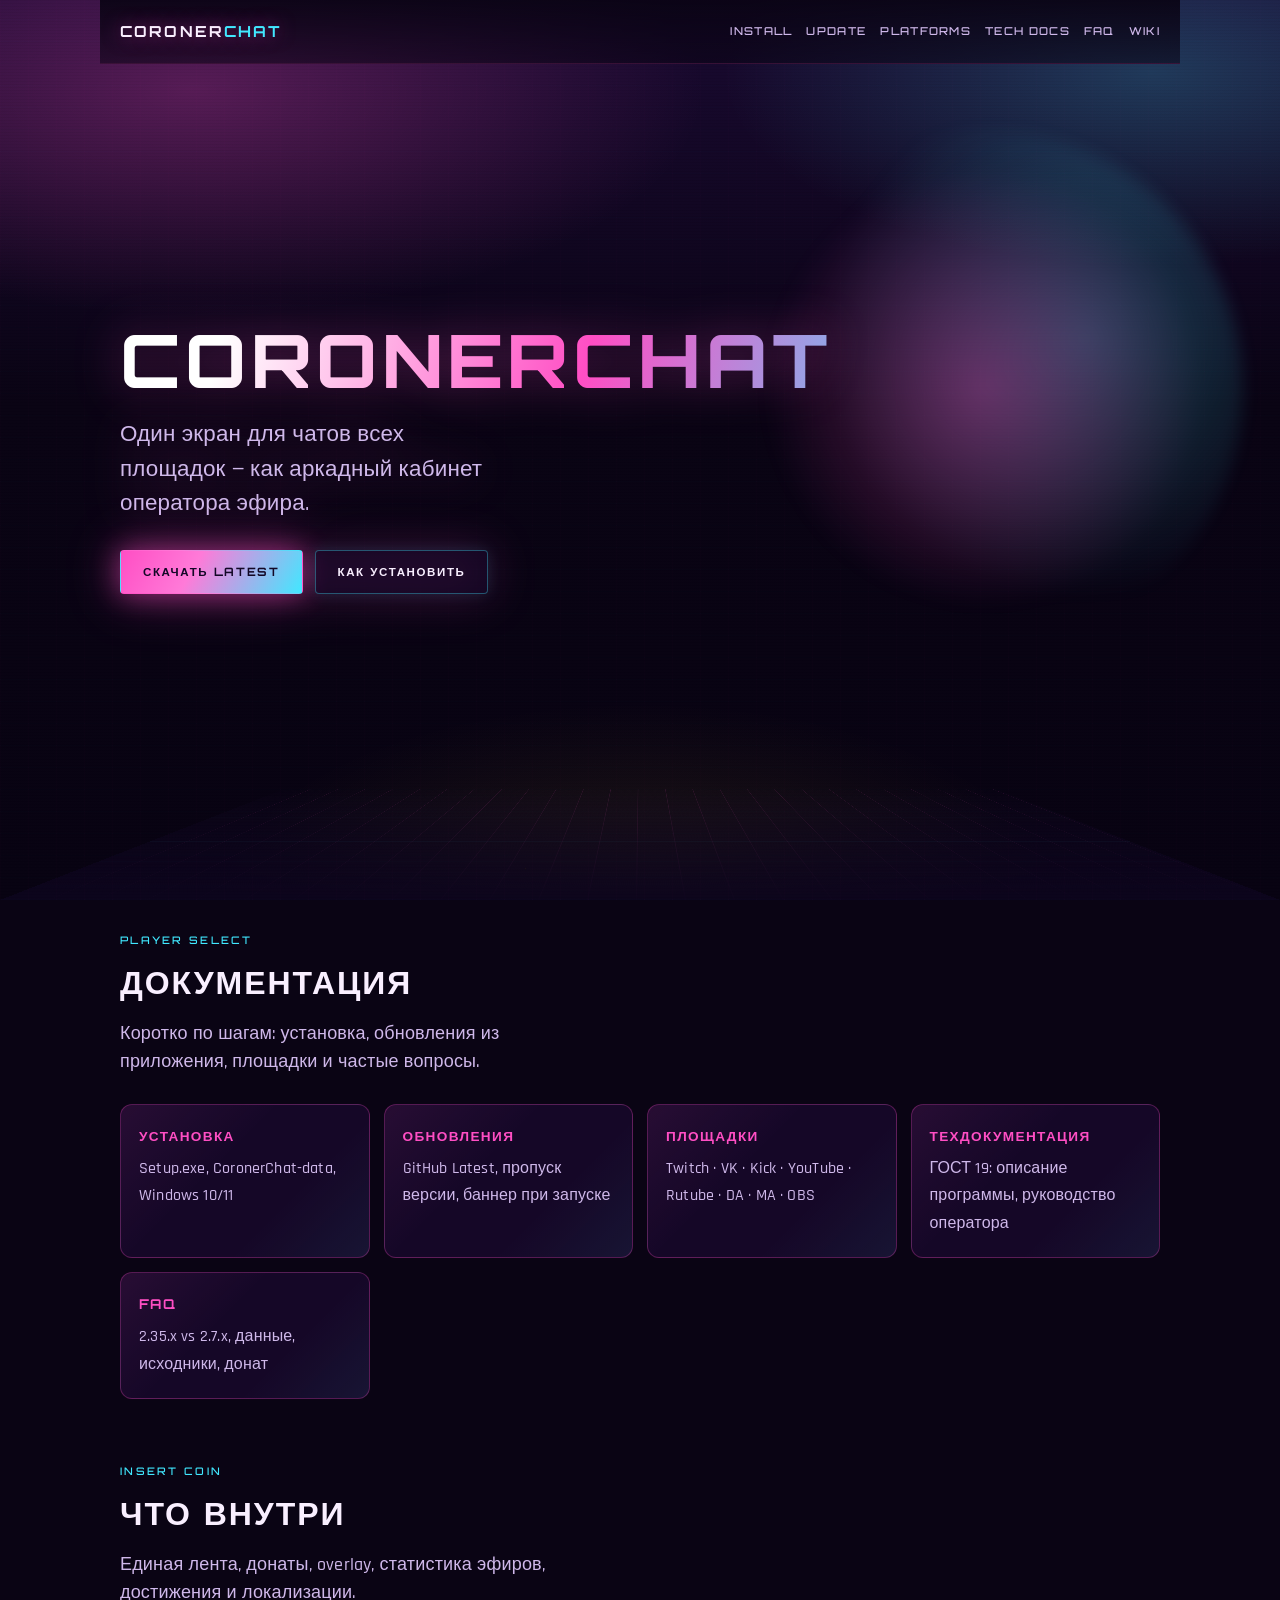
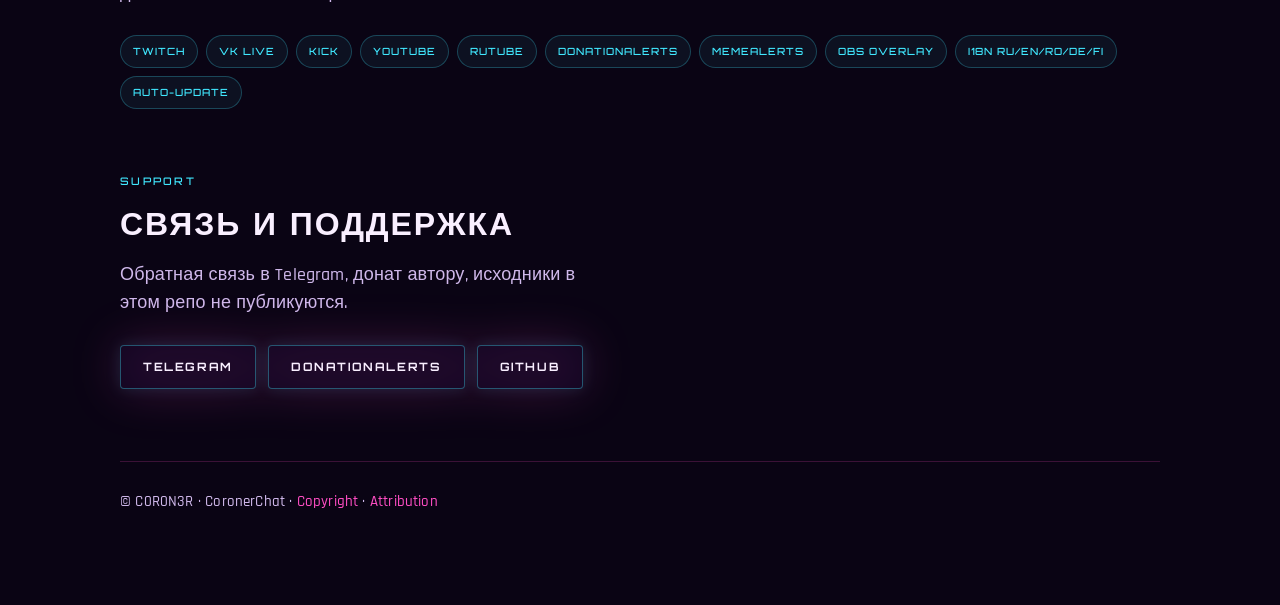
==== docs/index.html @ 735e9017 "docs: publish technical documentation set (docs/index.html)" ====
<!DOCTYPE html>
<html lang="ru">
<head>
  <meta charset="utf-8" />
  <meta name="viewport" content="width=device-width, initial-scale=1" />
  <title>CoronerChat — мультиплатформенный чат стримера</title>
  <meta name="description" content="CoronerChat: один чат для Twitch, VK, Kick, YouTube, Rutube + донаты и OBS. Документация и обновления." />
  <link rel="preconnect" href="https://fonts.googleapis.com" />
  <link rel="preconnect" href="https://fonts.gstatic.com" crossorigin />
  <link href="https://fonts.googleapis.com/css2?family=Orbitron:wght@600;700;800&family=Rajdhani:wght@500;600;700&display=swap" rel="stylesheet" />
  <link rel="stylesheet" href="site.css" />
</head>
<body>
  <div class="scanlines" aria-hidden="true"></div>
  <div class="horizon" aria-hidden="true"></div>
  <div class="wrap">
    <header class="topnav">
      <a class="brand-mark" href="index.html">Coroner<span>Chat</span></a>
      <nav class="nav-links" aria-label="Разделы">
        <a href="install.html">Install</a>
        <a href="update.html">Update</a>
        <a href="platforms.html">Platforms</a>
        <a href="tech/index.html">Tech docs</a>
        <a href="faq.html">FAQ</a>
        <a href="https://github.com/dorimeryt-alt/CoronerChat/wiki">Wiki</a>
      </nav>
    </header>

    <section class="hero">
      <div class="hero-glow" aria-hidden="true"></div>
      <h1 class="hero-brand">CoronerChat</h1>
      <p class="hero-line">Один экран для чатов всех площадок — как аркадный кабинет оператора эфира.</p>
      <div class="cta-row">
        <a class="btn btn-primary" href="https://github.com/dorimeryt-alt/CoronerChat/releases/latest">Скачать Latest</a>
        <a class="btn btn-ghost" href="install.html">Как установить</a>
      </div>
    </section>

    <section class="section" id="guide">
      <p class="section-label">Player select</p>
      <h2>Документация</h2>
      <p class="lead">Коротко по шагам: установка, обновления из приложения, площадки и частые вопросы.</p>
      <div class="link-grid">
        <a class="tile" href="install.html"><strong>Установка</strong><span>Setup.exe, CoronerChat-data, Windows 10/11</span></a>
        <a class="tile" href="update.html"><strong>Обновления</strong><span>GitHub Latest, пропуск версии, баннер при запуске</span></a>
        <a class="tile" href="platforms.html"><strong>Площадки</strong><span>Twitch · VK · Kick · YouTube · Rutube · DA · MA · OBS</span></a>
        <a class="tile" href="tech/index.html"><strong>Техдокументация</strong><span>ГОСТ 19: описание программы, руководство оператора</span></a>
        <a class="tile" href="faq.html"><strong>FAQ</strong><span>2.35.x vs 2.7.x, данные, исходники, донат</span></a>
      </div>
    </section>

    <section class="section">
      <p class="section-label">Insert coin</p>
      <h2>Что внутри</h2>
      <p class="lead">Единая лента, донаты, overlay, статистика эфиров, достижения и локализации.</p>
      <ul class="chip-row">
        <li>Twitch</li><li>VK Live</li><li>Kick</li><li>YouTube</li><li>Rutube</li>
        <li>DonationAlerts</li><li>MemeAlerts</li><li>OBS Overlay</li>
        <li>i18n ru/en/ro/de/fi</li><li>Auto-update</li>
      </ul>
    </section>

    <section class="section">
      <p class="section-label">Support</p>
      <h2>Связь и поддержка</h2>
      <p class="lead">Обратная связь в Telegram, донат автору, исходники в этом репо не публикуются.</p>
      <div class="cta-row">
        <a class="btn btn-ghost" href="https://t.me/coroner_of_autopsy">Telegram</a>
        <a class="btn btn-ghost" href="https://www.donationalerts.com/r/coroner_of_autopsy">DonationAlerts</a>
        <a class="btn btn-ghost" href="https://github.com/dorimeryt-alt/CoronerChat">GitHub</a>
      </div>
    </section>

    <footer class="site-footer">
      © C0R0N3R · CoronerChat ·
      <a href="https://github.com/dorimeryt-alt/CoronerChat/blob/main/COPYRIGHT.md">Copyright</a> ·
      <a href="https://github.com/dorimeryt-alt/CoronerChat/blob/main/ATTRIBUTION.md">Attribution</a>
    </footer>
  </div>
  <script src="site.js"></script>
</body>
</html>
---- docs/site.css ----
/* CoronerChat docs — Neon Arcade / retrowave (aligned with app preset "arcade") */
:root {
  --bg: #120726;
  --bg-deep: #0a0414;
  --panel: rgba(23, 8, 43, 0.88);
  --panel-soft: #30125d;
  --border: rgba(255, 78, 196, 0.28);
  --border-cyan: rgba(65, 232, 255, 0.28);
  --text: #f9efff;
  --muted: #cfb8ea;
  --accent: #ff4ec4;
  --accent-2: #41e8ff;
  --accent-3: #ffd23c;
  --font-display: "Orbitron", "Segoe UI", sans-serif;
  --font-body: "Rajdhani", "Segoe UI", sans-serif;
  --max: 1080px;
  --nav-h: 64px;
}

*, *::before, *::after { box-sizing: border-box; }

html { scroll-behavior: smooth; }

body {
  margin: 0;
  min-height: 100vh;
  color: var(--text);
  font-family: var(--font-body);
  font-size: 1.125rem;
  font-weight: 500;
  letter-spacing: 0.01em;
  line-height: 1.55;
  background: var(--bg-deep);
  overflow-x: hidden;
}

body::before {
  content: "";
  position: fixed;
  inset: 0;
  z-index: 0;
  pointer-events: none;
  background:
    radial-gradient(ellipse 80% 50% at 15% 10%, rgba(255, 78, 196, 0.28), transparent 50%),
    radial-gradient(ellipse 70% 45% at 90% 8%, rgba(65, 232, 255, 0.22), transparent 48%),
    radial-gradient(ellipse 60% 40% at 50% 100%, rgba(255, 210, 60, 0.1), transparent 55%),
    linear-gradient(180deg, #1a0a32 0%, var(--bg-deep) 45%, #080312 100%);
}

body::after {
  content: "";
  position: fixed;
  inset: 0;
  z-index: 1;
  pointer-events: none;
  opacity: 0.35;
  background:
    repeating-linear-gradient(90deg, rgba(255, 78, 196, 0.04) 0 1px, transparent 1px 28px),
    repeating-linear-gradient(0deg, rgba(65, 232, 255, 0.03) 0 1px, transparent 1px 22px);
  animation: gridDrift 48s linear infinite;
}

@keyframes gridDrift {
  from { background-position: 0 0, 0 0; }
  to { background-position: 28px 22px, -22px 28px; }
}

.scanlines {
  position: fixed;
  inset: 0;
  z-index: 2;
  pointer-events: none;
  opacity: 0.07;
  background: repeating-linear-gradient(
    0deg,
    transparent 0 2px,
    rgba(0, 0, 0, 0.45) 2px 3px
  );
}

.horizon {
  position: fixed;
  left: 0;
  right: 0;
  bottom: 0;
  height: min(42vh, 420px);
  z-index: 0;
  pointer-events: none;
  background:
    linear-gradient(180deg, transparent 0%, rgba(18, 7, 38, 0.2) 30%, rgba(12, 4, 28, 0.95) 100%),
    repeating-linear-gradient(
      90deg,
      transparent 0,
      transparent 48px,
      rgba(255, 78, 196, 0.12) 48px,
      rgba(255, 78, 196, 0.12) 49px
    ),
    repeating-linear-gradient(
      0deg,
      transparent 0,
      transparent 28px,
      rgba(65, 232, 255, 0.1) 28px,
      rgba(65, 232, 255, 0.1) 29px
    );
  transform: perspective(400px) rotateX(58deg);
  transform-origin: center bottom;
  animation: horizonPulse 6s ease-in-out infinite alternate;
}

@keyframes horizonPulse {
  from { opacity: 0.55; filter: hue-rotate(0deg); }
  to { opacity: 0.85; filter: hue-rotate(12deg); }
}

.wrap {
  position: relative;
  z-index: 3;
  max-width: var(--max);
  margin: 0 auto;
  padding: 0 20px 80px;
}

/* Nav */
.topnav {
  position: sticky;
  top: 0;
  z-index: 10;
  display: flex;
  align-items: center;
  justify-content: space-between;
  gap: 16px;
  min-height: var(--nav-h);
  padding: 10px 20px;
  margin: 0 -20px 0;
  backdrop-filter: blur(14px);
  background: linear-gradient(180deg, rgba(10, 4, 20, 0.92), rgba(10, 4, 20, 0.55));
  border-bottom: 1px solid rgba(255, 78, 196, 0.18);
}

.brand-mark {
  font-family: var(--font-display);
  font-weight: 700;
  font-size: 0.95rem;
  letter-spacing: 0.14em;
  text-transform: uppercase;
  text-decoration: none;
  color: var(--text);
  text-shadow: 0 0 18px rgba(255, 78, 196, 0.55);
}

.brand-mark span {
  color: var(--accent-2);
}

.nav-links {
  display: flex;
  flex-wrap: wrap;
  gap: 6px 14px;
  justify-content: flex-end;
}

.nav-links a {
  font-family: var(--font-display);
  font-size: 0.68rem;
  letter-spacing: 0.12em;
  text-transform: uppercase;
  text-decoration: none;
  color: var(--muted);
  transition: color 0.2s, text-shadow 0.2s;
}

.nav-links a:hover,
.nav-links a[aria-current="page"] {
  color: var(--accent-2);
  text-shadow: 0 0 12px rgba(65, 232, 255, 0.5);
}

/* Hero — one composition */
.hero {
  position: relative;
  min-height: calc(100vh - var(--nav-h) - 24px);
  display: flex;
  flex-direction: column;
  justify-content: center;
  padding: 48px 0 72px;
}

.hero-glow {
  position: absolute;
  width: min(520px, 90vw);
  height: min(520px, 90vw);
  right: -8%;
  top: 8%;
  border-radius: 50%;
  background:
    radial-gradient(circle, rgba(255, 78, 196, 0.35) 0%, transparent 60%),
    radial-gradient(circle at 70% 40%, rgba(65, 232, 255, 0.25) 0%, transparent 55%);
  filter: blur(8px);
  animation: glowBreathe 5.5s ease-in-out infinite alternate;
  pointer-events: none;
}

@keyframes glowBreathe {
  from { transform: scale(1); opacity: 0.7; }
  to { transform: scale(1.08); opacity: 1; }
}

.hero-brand {
  font-family: var(--font-display);
  font-size: clamp(2.6rem, 8vw, 4.6rem);
  font-weight: 800;
  letter-spacing: 0.06em;
  line-height: 1.05;
  margin: 0 0 18px;
  text-transform: uppercase;
  background: linear-gradient(105deg, #fff 10%, var(--accent) 45%, var(--accent-2) 85%);
  -webkit-background-clip: text;
  background-clip: text;
  color: transparent;
  filter: drop-shadow(0 0 24px rgba(255, 78, 196, 0.35));
  animation: brandIn 0.9s ease-out both;
}

@keyframes brandIn {
  from { opacity: 0; transform: translateY(18px) scale(0.98); filter: blur(6px); }
  to { opacity: 1; transform: none; filter: drop-shadow(0 0 24px rgba(255, 78, 196, 0.35)); }
}

.hero-line {
  max-width: 34ch;
  margin: 0 0 28px;
  font-size: clamp(1.15rem, 2.4vw, 1.4rem);
  color: var(--muted);
  animation: brandIn 0.9s ease-out 0.12s both;
}

.cta-row {
  display: flex;
  flex-wrap: wrap;
  gap: 12px;
  animation: brandIn 0.9s ease-out 0.22s both;
}

.btn {
  display: inline-flex;
  align-items: center;
  justify-content: center;
  gap: 8px;
  padding: 12px 22px;
  font-family: var(--font-display);
  font-size: 0.72rem;
  font-weight: 700;
  letter-spacing: 0.14em;
  text-transform: uppercase;
  text-decoration: none;
  border-radius: 4px;
  border: 1px solid transparent;
  cursor: pointer;
  transition: transform 0.15s, box-shadow 0.2s, background 0.2s;
}

.btn:hover { transform: translateY(-2px); }

.btn-primary {
  color: #120726;
  background: linear-gradient(120deg, var(--accent), #ff7ad8 40%, var(--accent-2));
  box-shadow: 0 0 28px rgba(255, 78, 196, 0.45);
}

.btn-primary:hover {
  box-shadow: 0 0 36px rgba(65, 232, 255, 0.4);
}

.btn-ghost {
  color: var(--text);
  background: rgba(23, 8, 43, 0.55);
  border-color: rgba(65, 232, 255, 0.35);
  box-shadow: 0 0 16px rgba(65, 232, 255, 0.12);
}

.btn-ghost:hover {
  border-color: var(--accent);
  box-shadow: 0 0 20px rgba(255, 78, 196, 0.25);
}

/* Sections after hero */
.section {
  padding: 56px 0 8px;
}

.section-label {
  font-family: var(--font-display);
  font-size: 0.65rem;
  letter-spacing: 0.22em;
  text-transform: uppercase;
  color: var(--accent-2);
  margin: 0 0 10px;
}

.section h2 {
  font-family: var(--font-display);
  font-size: clamp(1.5rem, 3.5vw, 2rem);
  letter-spacing: 0.06em;
  text-transform: uppercase;
  margin: 0 0 12px;
}

.section > p.lead {
  margin: 0 0 28px;
  max-width: 52ch;
  color: var(--muted);
}

.link-grid {
  display: grid;
  grid-template-columns: repeat(auto-fit, minmax(220px, 1fr));
  gap: 14px;
}

a.tile {
  display: block;
  padding: 20px 18px;
  text-decoration: none;
  color: inherit;
  background:
    linear-gradient(135deg, rgba(255, 78, 196, 0.08), transparent 40%),
    linear-gradient(315deg, rgba(65, 232, 255, 0.06), transparent 35%),
    var(--panel);
  border: 1px solid var(--border);
  border-radius: 12px;
  transition: border-color 0.2s, transform 0.15s, box-shadow 0.2s;
}

a.tile:hover {
  border-color: var(--accent-2);
  transform: translateY(-3px);
  box-shadow: 0 12px 32px rgba(8, 2, 20, 0.45), 0 0 24px rgba(65, 232, 255, 0.12);
}

a.tile strong {
  display: block;
  font-family: var(--font-display);
  font-size: 0.85rem;
  letter-spacing: 0.1em;
  text-transform: uppercase;
  margin-bottom: 8px;
  color: var(--accent);
}

a.tile span {
  color: var(--muted);
  font-size: 1rem;
  line-height: 1.4;
}

.chip-row {
  display: flex;
  flex-wrap: wrap;
  gap: 8px;
  margin: 0;
  padding: 0;
  list-style: none;
}

.chip-row li {
  font-family: var(--font-display);
  font-size: 0.62rem;
  letter-spacing: 0.1em;
  text-transform: uppercase;
  padding: 8px 12px;
  border-radius: 999px;
  border: 1px solid rgba(65, 232, 255, 0.25);
  background: rgba(65, 232, 255, 0.06);
  color: var(--accent-2);
}

/* Inner pages */
.page-hero {
  padding: 36px 0 20px;
}

.page-hero h1 {
  font-family: var(--font-display);
  font-size: clamp(1.8rem, 4vw, 2.6rem);
  letter-spacing: 0.08em;
  text-transform: uppercase;
  margin: 0 0 12px;
  background: linear-gradient(100deg, #fff, var(--accent-2));
  -webkit-background-clip: text;
  background-clip: text;
  color: transparent;
}

.page-hero p {
  margin: 0;
  max-width: 48ch;
  color: var(--muted);
}

.prose {
  padding: 12px 0 40px;
}

.prose h2 {
  font-family: var(--font-display);
  font-size: 1.05rem;
  letter-spacing: 0.1em;
  text-transform: uppercase;
  color: var(--accent);
  margin: 1.6em 0 0.55em;
  border-bottom: 1px solid rgba(255, 78, 196, 0.2);
  padding-bottom: 0.35em;
}

.prose h3 {
  font-family: var(--font-display);
  font-size: 0.85rem;
  letter-spacing: 0.08em;
  text-transform: uppercase;
  color: var(--accent-2);
  margin: 1.25em 0 0.4em;
}

.prose p, .prose li { color: var(--text); }
.prose ul, .prose ol { padding-left: 1.2em; }
.prose li { margin: 0.35em 0; }
.prose a { color: var(--accent-2); }
.prose code {
  font-size: 0.9em;
  padding: 0.1em 0.35em;
  border-radius: 4px;
  background: rgba(255, 78, 196, 0.12);
  border: 1px solid rgba(255, 78, 196, 0.18);
}

.panel {
  margin: 1.2em 0;
  padding: 16px 18px;
  background: var(--panel);
  border: 1px solid var(--border);
  border-radius: 12px;
  box-shadow: inset 0 0 0 1px rgba(65, 232, 255, 0.04);
}

.panel.tip {
  border-color: rgba(255, 210, 60, 0.35);
  background: linear-gradient(135deg, rgba(255, 210, 60, 0.08), transparent 50%), var(--panel);
}

table.data {
  width: 100%;
  border-collapse: collapse;
  font-size: 1rem;
  margin: 1em 0;
}

table.data th,
table.data td {
  text-align: left;
  padding: 10px 12px;
  border: 1px solid rgba(255, 78, 196, 0.18);
  vertical-align: top;
}

table.data th {
  font-family: var(--font-display);
  font-size: 0.68rem;
  letter-spacing: 0.1em;
  text-transform: uppercase;
  color: var(--accent-2);
  background: rgba(65, 232, 255, 0.06);
}

.site-footer {
  margin-top: 64px;
  padding: 28px 0 12px;
  border-top: 1px solid rgba(255, 78, 196, 0.2);
  font-size: 0.95rem;
  color: var(--muted);
}

.site-footer a { color: var(--accent); text-decoration: none; }
.site-footer a:hover { color: var(--accent-2); }

@media (max-width: 640px) {
  .topnav { flex-direction: column; align-items: flex-start; padding-bottom: 14px; }
  .nav-links { justify-content: flex-start; }
  .hero { min-height: auto; padding-top: 32px; }
  .horizon { height: 28vh; opacity: 0.7; }
}
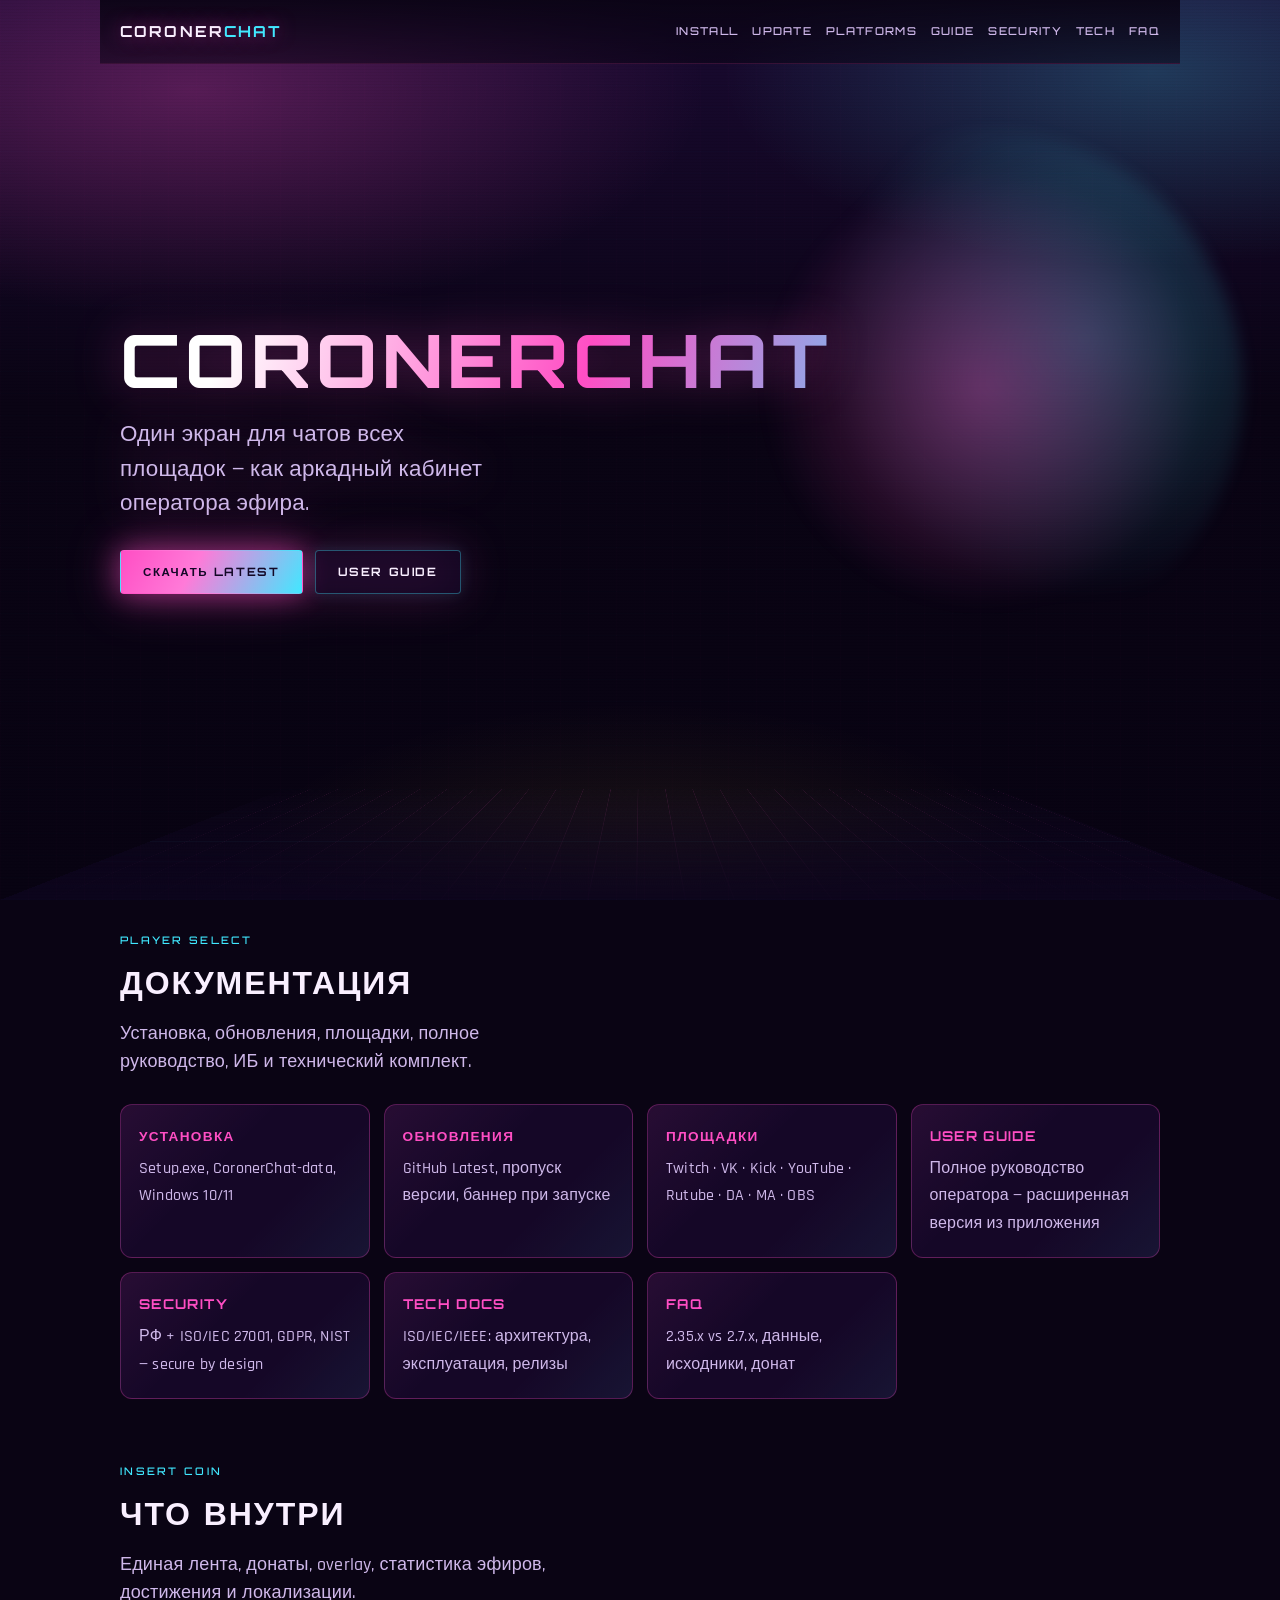
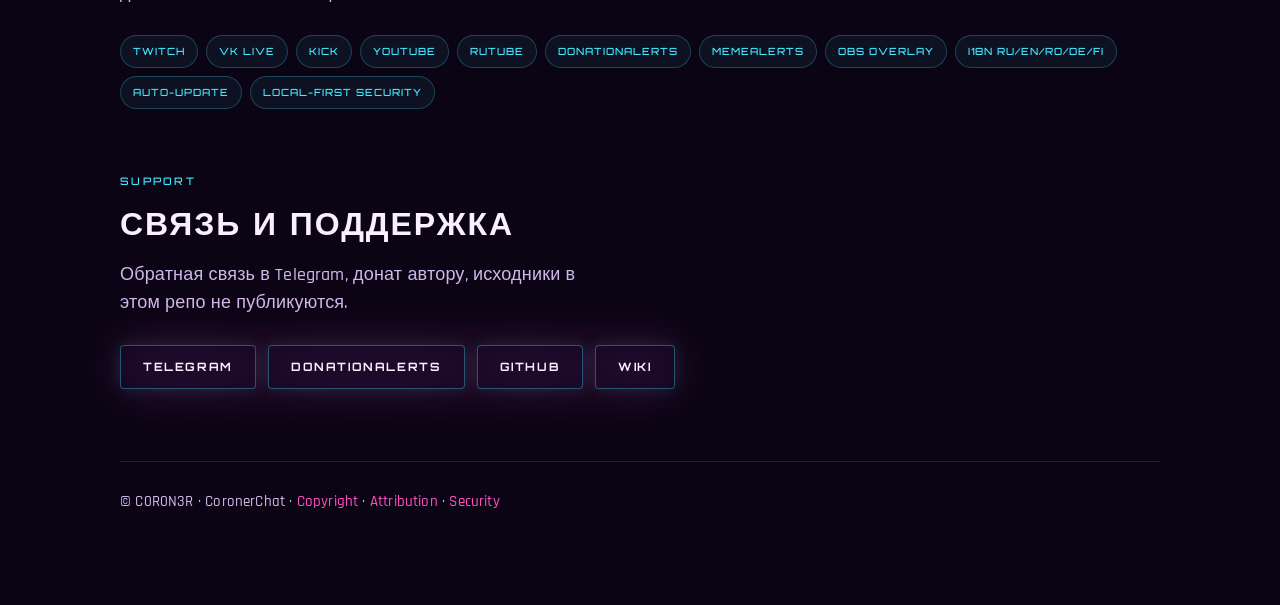
==== commit 641d57e5: "docs: publish technical documentation set (docs/index.html)" ====
--- a/docs/index.html
+++ b/docs/index.html
@@ -20,9 +20,10 @@
         <a href="install.html">Install</a>
         <a href="update.html">Update</a>
         <a href="platforms.html">Platforms</a>
-        <a href="tech/index.html">Tech docs</a>
+        <a href="guide.html">Guide</a>
+        <a href="security.html">Security</a>
+        <a href="tech/index.html">Tech</a>
         <a href="faq.html">FAQ</a>
-        <a href="https://github.com/dorimeryt-alt/CoronerChat/wiki">Wiki</a>
       </nav>
     </header>
 
@@ -32,19 +33,21 @@
       <p class="hero-line">Один экран для чатов всех площадок — как аркадный кабинет оператора эфира.</p>
       <div class="cta-row">
         <a class="btn btn-primary" href="https://github.com/dorimeryt-alt/CoronerChat/releases/latest">Скачать Latest</a>
-        <a class="btn btn-ghost" href="install.html">Как установить</a>
+        <a class="btn btn-ghost" href="guide.html">User Guide</a>
       </div>
     </section>
 
     <section class="section" id="guide">
       <p class="section-label">Player select</p>
       <h2>Документация</h2>
-      <p class="lead">Коротко по шагам: установка, обновления из приложения, площадки и частые вопросы.</p>
+      <p class="lead">Установка, обновления, площадки, полное руководство, ИБ и технический комплект.</p>
       <div class="link-grid">
         <a class="tile" href="install.html"><strong>Установка</strong><span>Setup.exe, CoronerChat-data, Windows 10/11</span></a>
         <a class="tile" href="update.html"><strong>Обновления</strong><span>GitHub Latest, пропуск версии, баннер при запуске</span></a>
         <a class="tile" href="platforms.html"><strong>Площадки</strong><span>Twitch · VK · Kick · YouTube · Rutube · DA · MA · OBS</span></a>
-        <a class="tile" href="tech/index.html"><strong>Техдокументация</strong><span>ГОСТ 19: описание программы, руководство оператора</span></a>
+        <a class="tile" href="guide.html"><strong>User Guide</strong><span>Полное руководство оператора — расширенная версия из приложения</span></a>
+        <a class="tile" href="security.html"><strong>Security</strong><span>РФ + ISO/IEC 27001, GDPR, NIST — secure by design</span></a>
+        <a class="tile" href="tech/index.html"><strong>Tech docs</strong><span>ISO/IEC/IEEE: архитектура, эксплуатация, релизы</span></a>
         <a class="tile" href="faq.html"><strong>FAQ</strong><span>2.35.x vs 2.7.x, данные, исходники, донат</span></a>
       </div>
     </section>
@@ -57,6 +60,7 @@
         <li>Twitch</li><li>VK Live</li><li>Kick</li><li>YouTube</li><li>Rutube</li>
         <li>DonationAlerts</li><li>MemeAlerts</li><li>OBS Overlay</li>
         <li>i18n ru/en/ro/de/fi</li><li>Auto-update</li>
+        <li>Local-first security</li>
       </ul>
     </section>
 
@@ -68,13 +72,15 @@
         <a class="btn btn-ghost" href="https://t.me/coroner_of_autopsy">Telegram</a>
         <a class="btn btn-ghost" href="https://www.donationalerts.com/r/coroner_of_autopsy">DonationAlerts</a>
         <a class="btn btn-ghost" href="https://github.com/dorimeryt-alt/CoronerChat">GitHub</a>
+        <a class="btn btn-ghost" href="https://github.com/dorimeryt-alt/CoronerChat/wiki">Wiki</a>
       </div>
     </section>
 
     <footer class="site-footer">
       © C0R0N3R · CoronerChat ·
       <a href="https://github.com/dorimeryt-alt/CoronerChat/blob/main/COPYRIGHT.md">Copyright</a> ·
-      <a href="https://github.com/dorimeryt-alt/CoronerChat/blob/main/ATTRIBUTION.md">Attribution</a>
+      <a href="https://github.com/dorimeryt-alt/CoronerChat/blob/main/ATTRIBUTION.md">Attribution</a> ·
+      <a href="security.html">Security</a>
     </footer>
   </div>
   <script src="site.js"></script>
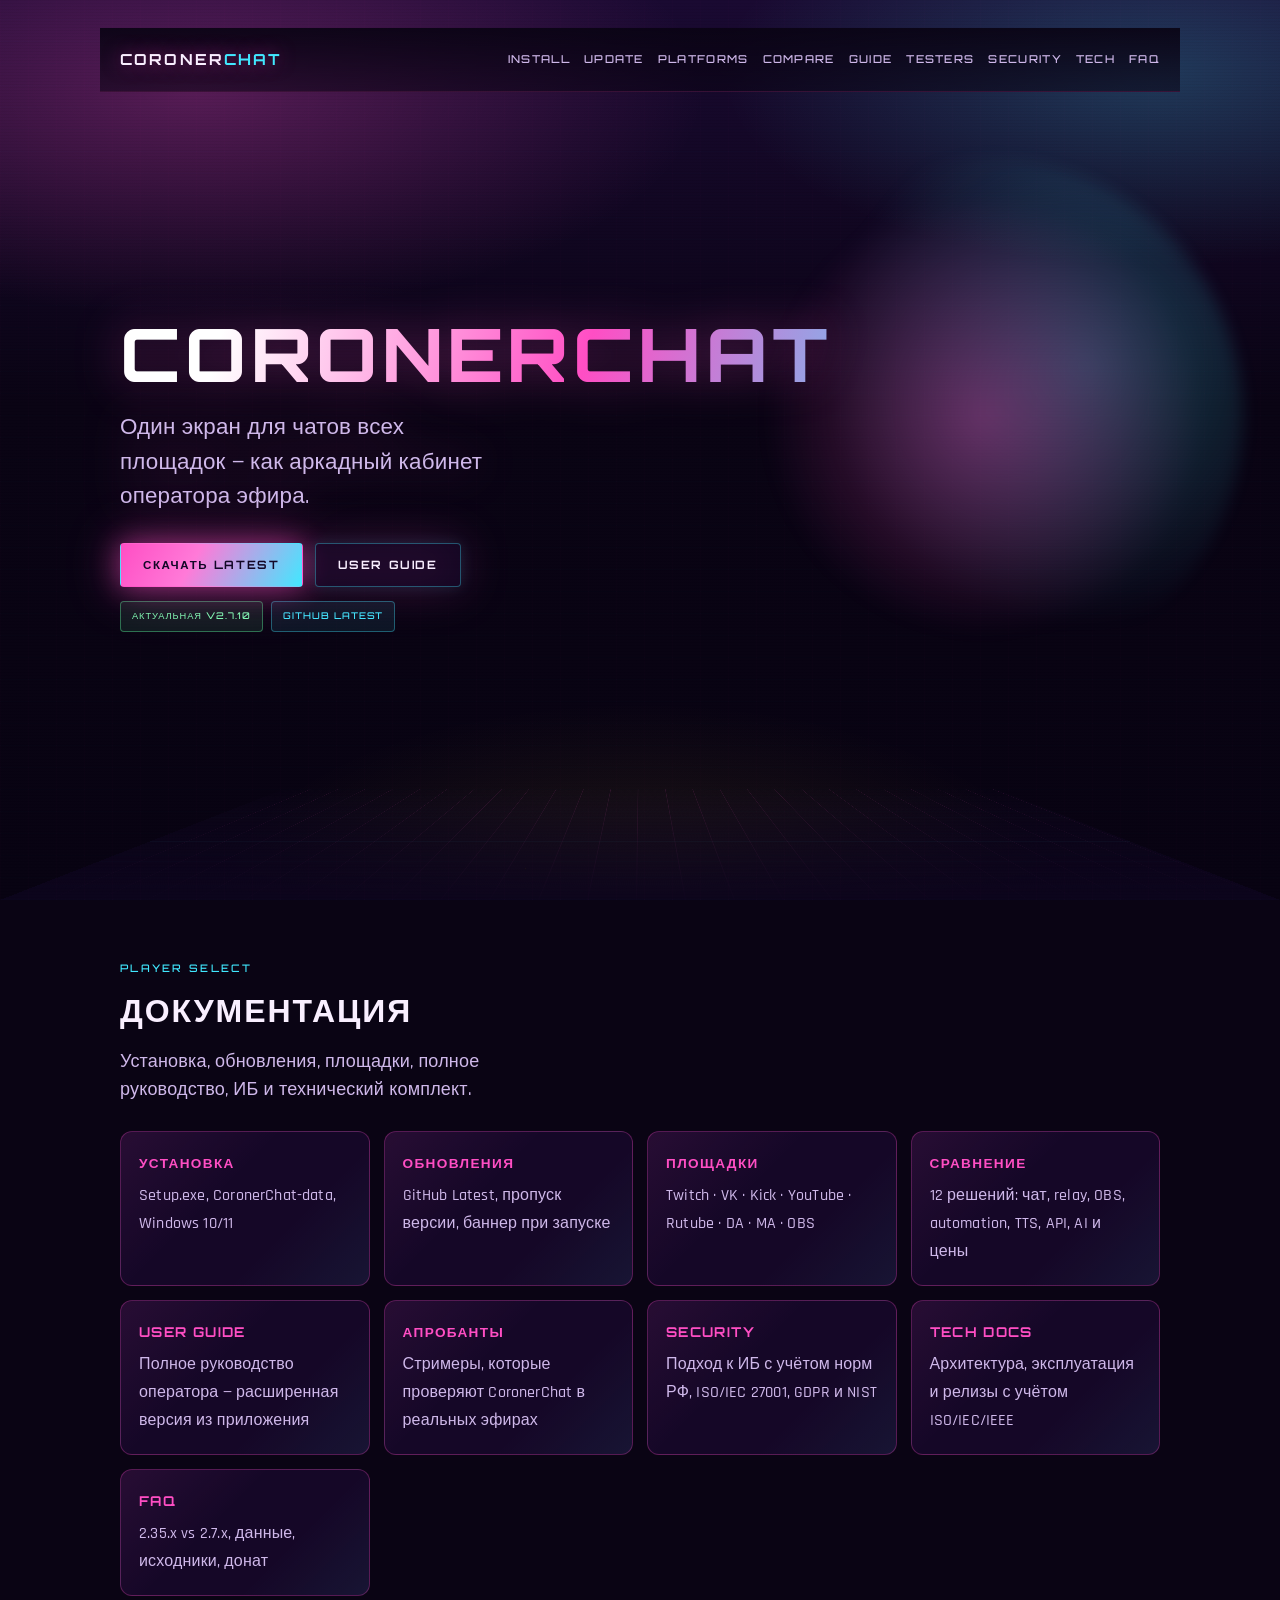
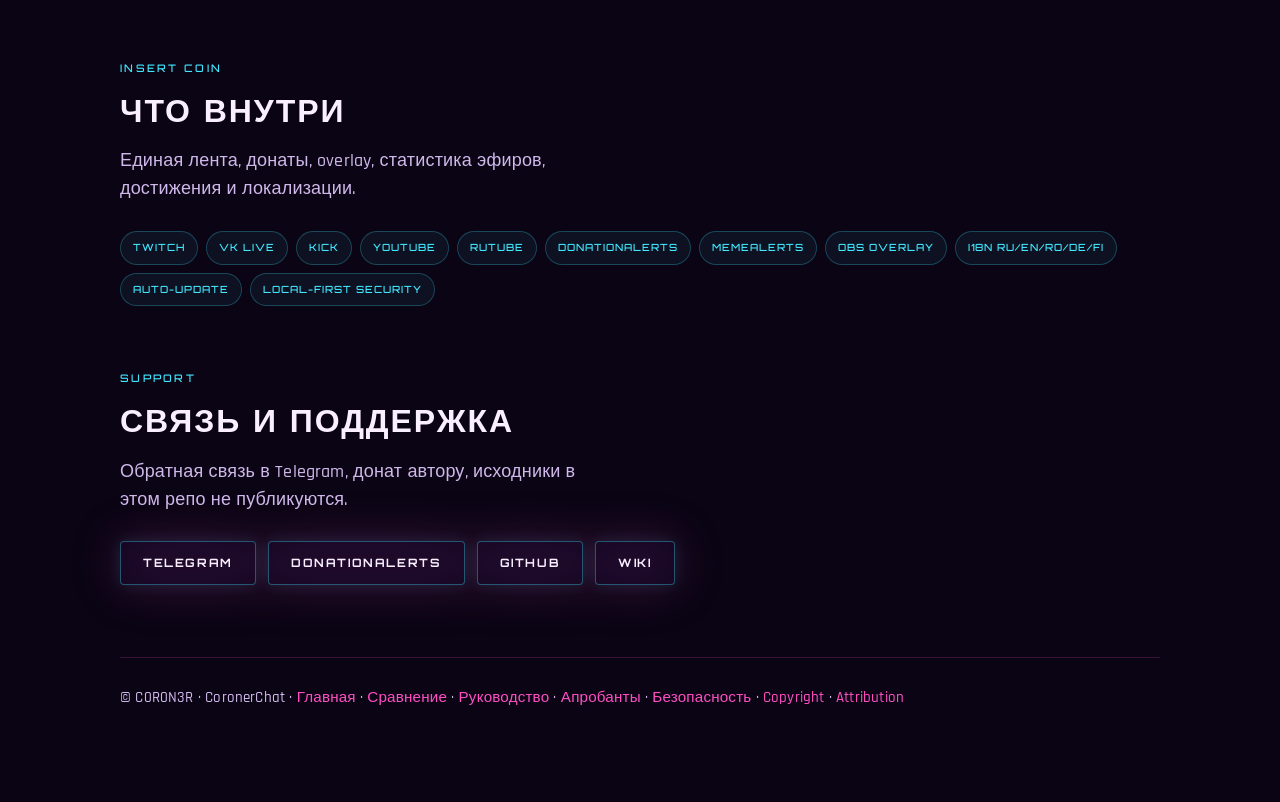
==== commit 574eeb01: "docs: publish technical documentation set (docs/index.html)" ====
--- a/docs/index.html
+++ b/docs/index.html
@@ -5,12 +5,20 @@
   <meta name="viewport" content="width=device-width, initial-scale=1" />
   <title>CoronerChat — мультиплатформенный чат стримера</title>
   <meta name="description" content="CoronerChat: один чат для Twitch, VK, Kick, YouTube, Rutube + донаты и OBS. Документация и обновления." />
+  <link rel="canonical" href="https://dorimeryt-alt.github.io/CoronerChat/" />
+  <link rel="icon" href="assets/icon.svg" type="image/svg+xml" />
+  <meta property="og:type" content="website" />
+  <meta property="og:title" content="CoronerChat — мультиплатформенный чат стримера" />
+  <meta property="og:description" content="Один чат для Twitch, VK, Kick, YouTube и Rutube, донаты и OBS." />
+  <meta property="og:url" content="https://dorimeryt-alt.github.io/CoronerChat/" />
+  <meta property="og:image" content="https://dorimeryt-alt.github.io/CoronerChat/assets/icon.svg" />
   <link rel="preconnect" href="https://fonts.googleapis.com" />
   <link rel="preconnect" href="https://fonts.gstatic.com" crossorigin />
   <link href="https://fonts.googleapis.com/css2?family=Orbitron:wght@600;700;800&family=Rajdhani:wght@500;600;700&display=swap" rel="stylesheet" />
   <link rel="stylesheet" href="site.css" />
 </head>
 <body>
+  <a class="skip-link" href="#main-content">К основному содержанию</a>
   <div class="scanlines" aria-hidden="true"></div>
   <div class="horizon" aria-hidden="true"></div>
   <div class="wrap">
@@ -20,13 +28,16 @@
         <a href="install.html">Install</a>
         <a href="update.html">Update</a>
         <a href="platforms.html">Platforms</a>
+        <a href="compare.html">Compare</a>
         <a href="guide.html">Guide</a>
+        <a href="testers.html">Testers</a>
         <a href="security.html">Security</a>
         <a href="tech/index.html">Tech</a>
         <a href="faq.html">FAQ</a>
       </nav>
     </header>
 
+    <main id="main-content">
     <section class="hero">
       <div class="hero-glow" aria-hidden="true"></div>
       <h1 class="hero-brand">CoronerChat</h1>
@@ -34,6 +45,10 @@
       <div class="cta-row">
         <a class="btn btn-primary" href="https://github.com/dorimeryt-alt/CoronerChat/releases/latest">Скачать Latest</a>
         <a class="btn btn-ghost" href="guide.html">User Guide</a>
+      </div>
+      <div class="badge-row" style="margin-top:14px">
+        <span class="badge ok">Актуальная v2.7.10</span>
+        <span class="badge">GitHub Latest</span>
       </div>
     </section>
 
@@ -45,9 +60,11 @@
         <a class="tile" href="install.html"><strong>Установка</strong><span>Setup.exe, CoronerChat-data, Windows 10/11</span></a>
         <a class="tile" href="update.html"><strong>Обновления</strong><span>GitHub Latest, пропуск версии, баннер при запуске</span></a>
         <a class="tile" href="platforms.html"><strong>Площадки</strong><span>Twitch · VK · Kick · YouTube · Rutube · DA · MA · OBS</span></a>
+        <a class="tile" href="compare.html"><strong>Сравнение</strong><span>12 решений: чат, relay, OBS, automation, TTS, API, AI и цены</span></a>
         <a class="tile" href="guide.html"><strong>User Guide</strong><span>Полное руководство оператора — расширенная версия из приложения</span></a>
-        <a class="tile" href="security.html"><strong>Security</strong><span>РФ + ISO/IEC 27001, GDPR, NIST — secure by design</span></a>
-        <a class="tile" href="tech/index.html"><strong>Tech docs</strong><span>ISO/IEC/IEEE: архитектура, эксплуатация, релизы</span></a>
+        <a class="tile" href="testers.html"><strong>Апробанты</strong><span>Стримеры, которые проверяют CoronerChat в реальных эфирах</span></a>
+        <a class="tile" href="security.html"><strong>Security</strong><span>Подход к ИБ с учётом норм РФ, ISO/IEC 27001, GDPR и NIST</span></a>
+        <a class="tile" href="tech/index.html"><strong>Tech docs</strong><span>Архитектура, эксплуатация и релизы с учётом ISO/IEC/IEEE</span></a>
         <a class="tile" href="faq.html"><strong>FAQ</strong><span>2.35.x vs 2.7.x, данные, исходники, донат</span></a>
       </div>
     </section>
@@ -76,11 +93,16 @@
       </div>
     </section>
 
+    </main>
     <footer class="site-footer">
       © C0R0N3R · CoronerChat ·
+      <a href="index.html">Главная</a> ·
+      <a href="compare.html">Сравнение</a> ·
+      <a href="guide.html">Руководство</a> ·
+      <a href="testers.html">Апробанты</a> ·
+      <a href="security.html">Безопасность</a> ·
       <a href="https://github.com/dorimeryt-alt/CoronerChat/blob/main/COPYRIGHT.md">Copyright</a> ·
-      <a href="https://github.com/dorimeryt-alt/CoronerChat/blob/main/ATTRIBUTION.md">Attribution</a> ·
-      <a href="security.html">Security</a>
+      <a href="https://github.com/dorimeryt-alt/CoronerChat/blob/main/ATTRIBUTION.md">Attribution</a>
     </footer>
   </div>
   <script src="site.js"></script>
--- a/docs/site.css
+++ b/docs/site.css
@@ -482,6 +482,365 @@
 .site-footer a { color: var(--accent); text-decoration: none; }
 .site-footer a:hover { color: var(--accent-2); }
 
+/* Inner pages — arcade stages (not plain readme prose) */
+.page-hero .section-label { margin-bottom: 8px; }
+
+.stage-grid {
+  display: grid;
+  grid-template-columns: repeat(auto-fit, minmax(240px, 1fr));
+  gap: 14px;
+  margin: 8px 0 28px;
+}
+
+.stage-card {
+  position: relative;
+  padding: 22px 18px 18px;
+  background:
+    linear-gradient(145deg, rgba(255, 78, 196, 0.1), transparent 42%),
+    linear-gradient(320deg, rgba(65, 232, 255, 0.07), transparent 40%),
+    var(--panel);
+  border: 1px solid var(--border);
+  border-radius: 14px;
+  transition: transform 0.15s, border-color 0.2s, box-shadow 0.2s;
+}
+
+.stage-card:hover {
+  transform: translateY(-3px);
+  border-color: rgba(65, 232, 255, 0.45);
+  box-shadow: 0 14px 36px rgba(8, 2, 20, 0.4), 0 0 22px rgba(65, 232, 255, 0.1);
+}
+
+.stage-num {
+  display: inline-block;
+  font-family: var(--font-display);
+  font-size: 0.62rem;
+  letter-spacing: 0.18em;
+  text-transform: uppercase;
+  color: var(--accent-3);
+  margin-bottom: 10px;
+}
+
+.stage-card h3 {
+  font-family: var(--font-display);
+  font-size: 0.92rem;
+  letter-spacing: 0.08em;
+  text-transform: uppercase;
+  margin: 0 0 10px;
+  color: var(--text);
+  border: 0;
+  padding: 0;
+}
+
+.stage-card p {
+  margin: 0;
+  color: var(--muted);
+  font-size: 1.02rem;
+  line-height: 1.45;
+}
+
+.stage-card a { color: var(--accent-2); }
+
+.feature-strip {
+  display: grid;
+  grid-template-columns: repeat(auto-fit, minmax(200px, 1fr));
+  gap: 12px;
+  margin: 8px 0 28px;
+}
+
+.feature-cell {
+  padding: 16px 14px;
+  border-radius: 12px;
+  border: 1px solid rgba(255, 78, 196, 0.2);
+  background: rgba(23, 8, 43, 0.65);
+}
+
+.feature-cell strong {
+  display: block;
+  font-family: var(--font-display);
+  font-size: 0.72rem;
+  letter-spacing: 0.12em;
+  text-transform: uppercase;
+  color: var(--accent);
+  margin-bottom: 6px;
+}
+
+.feature-cell span { color: var(--muted); font-size: 0.98rem; }
+
+.faq-stack { display: flex; flex-direction: column; gap: 12px; margin: 8px 0 24px; }
+
+.faq-item {
+  padding: 0;
+  border-radius: 12px;
+  border: 1px solid rgba(255, 78, 196, 0.22);
+  background: var(--panel);
+  overflow: hidden;
+}
+
+.faq-item summary {
+  list-style: none;
+  cursor: pointer;
+  padding: 16px 18px;
+  font-family: var(--font-display);
+  font-size: 0.78rem;
+  letter-spacing: 0.08em;
+  text-transform: uppercase;
+  color: var(--accent-2);
+}
+
+.faq-item summary::-webkit-details-marker { display: none; }
+
+.faq-item summary::after {
+  content: "+";
+  float: right;
+  color: var(--accent);
+  font-weight: 700;
+}
+
+.faq-item[open] summary::after { content: "–"; }
+
+.faq-item .faq-body {
+  padding: 0 18px 16px;
+  color: var(--muted);
+  border-top: 1px solid rgba(255, 78, 196, 0.12);
+  padding-top: 12px;
+}
+
+.faq-item .faq-body p { margin: 0 0 0.6em; color: var(--muted); }
+.faq-item .faq-body p:last-child { margin-bottom: 0; }
+
+.platform-grid {
+  display: grid;
+  grid-template-columns: repeat(auto-fit, minmax(220px, 1fr));
+  gap: 12px;
+  margin: 8px 0 24px;
+}
+
+.plat-card {
+  padding: 18px 16px;
+  border-radius: 12px;
+  border: 1px solid rgba(65, 232, 255, 0.22);
+  background:
+    linear-gradient(160deg, rgba(65, 232, 255, 0.08), transparent 50%),
+    var(--panel);
+}
+
+.plat-card h3 {
+  margin: 0 0 8px;
+  font-family: var(--font-display);
+  font-size: 0.82rem;
+  letter-spacing: 0.1em;
+  text-transform: uppercase;
+  color: var(--accent-2);
+  border: 0;
+  padding: 0;
+}
+
+.plat-card p { margin: 0; color: var(--muted); font-size: 0.98rem; }
+
+.badge-row {
+  display: flex;
+  flex-wrap: wrap;
+  gap: 8px;
+  margin: 12px 0 24px;
+}
+
+.badge {
+  font-family: var(--font-display);
+  font-size: 0.58rem;
+  letter-spacing: 0.1em;
+  text-transform: uppercase;
+  padding: 7px 11px;
+  border-radius: 4px;
+  border: 1px solid rgba(65, 232, 255, 0.35);
+  color: var(--accent-2);
+  background: rgba(65, 232, 255, 0.08);
+}
+
+.badge.ok {
+  border-color: rgba(80, 220, 140, 0.45);
+  color: #7dffb2;
+  background: rgba(80, 220, 140, 0.1);
+}
+
+.badge.warn {
+  border-color: rgba(255, 210, 60, 0.4);
+  color: var(--accent-3);
+  background: rgba(255, 210, 60, 0.08);
+}
+
+.secure-grid {
+  display: grid;
+  grid-template-columns: repeat(auto-fit, minmax(240px, 1fr));
+  gap: 14px;
+  margin: 8px 0 28px;
+}
+
+.secure-card {
+  padding: 20px 16px;
+  border-radius: 14px;
+  border: 1px solid rgba(80, 220, 140, 0.28);
+  background:
+    linear-gradient(150deg, rgba(80, 220, 140, 0.1), transparent 45%),
+    var(--panel);
+}
+
+.secure-card h3 {
+  margin: 0 0 8px;
+  font-family: var(--font-display);
+  font-size: 0.78rem;
+  letter-spacing: 0.1em;
+  text-transform: uppercase;
+  color: #7dffb2;
+  border: 0;
+  padding: 0;
+}
+
+.secure-card p { margin: 0; color: var(--muted); font-size: 0.98rem; }
+
+.guide-layout {
+  display: grid;
+  grid-template-columns: minmax(180px, 220px) 1fr;
+  gap: 28px;
+  align-items: start;
+  padding: 8px 0 40px;
+}
+
+.guide-toc {
+  position: sticky;
+  top: calc(var(--nav-h) + 12px);
+  padding: 16px 14px;
+  border-radius: 12px;
+  border: 1px solid var(--border);
+  background: var(--panel);
+  max-height: calc(100vh - var(--nav-h) - 32px);
+  overflow: auto;
+}
+
+.guide-toc p {
+  font-family: var(--font-display);
+  font-size: 0.62rem;
+  letter-spacing: 0.18em;
+  text-transform: uppercase;
+  color: var(--accent);
+  margin: 0 0 12px;
+}
+
+.guide-toc ol {
+  margin: 0;
+  padding: 0 0 0 1.1em;
+  font-size: 0.92rem;
+}
+
+.guide-toc a {
+  color: var(--muted);
+  text-decoration: none;
+  line-height: 1.55;
+}
+
+.guide-toc a:hover { color: var(--accent-2); }
+
+.guide-body .ug-section {
+  margin: 0 0 36px;
+  padding: 22px 20px;
+  border-radius: 14px;
+  border: 1px solid rgba(255, 78, 196, 0.2);
+  background:
+    linear-gradient(135deg, rgba(255, 78, 196, 0.06), transparent 40%),
+    var(--panel);
+  scroll-margin-top: calc(var(--nav-h) + 16px);
+}
+
+.guide-body .ug-section h2 {
+  margin: 0 0 12px;
+  font-family: var(--font-display);
+  font-size: 1rem;
+  letter-spacing: 0.08em;
+  text-transform: uppercase;
+  color: var(--accent);
+  border: 0;
+  padding: 0;
+}
+
+.guide-body .ug-section p,
+.guide-body .ug-section li { color: var(--muted); }
+
+.guide-body .ug-section ul,
+.guide-body .ug-section ol { padding-left: 1.15em; }
+
+.guide-body kbd {
+  font-family: var(--font-display);
+  font-size: 0.7rem;
+  padding: 2px 6px;
+  border-radius: 4px;
+  border: 1px solid rgba(65, 232, 255, 0.35);
+  background: rgba(65, 232, 255, 0.1);
+  color: var(--accent-2);
+}
+
+.guide-tip {
+  margin: 14px 0 0;
+  padding: 12px 14px;
+  border-radius: 10px;
+  border: 1px solid rgba(255, 210, 60, 0.35);
+  background: rgba(255, 210, 60, 0.08);
+  color: var(--text) !important;
+  font-size: 0.98rem;
+}
+
+.doc-index-grid {
+  display: grid;
+  grid-template-columns: repeat(auto-fit, minmax(260px, 1fr));
+  gap: 14px;
+  margin: 8px 0 28px;
+}
+
+.doc-tile {
+  display: block;
+  padding: 22px 18px;
+  text-decoration: none;
+  color: inherit;
+  border-radius: 14px;
+  border: 1px solid var(--border);
+  background:
+    linear-gradient(145deg, rgba(255, 78, 196, 0.1), transparent 45%),
+    var(--panel);
+  transition: transform 0.15s, border-color 0.2s, box-shadow 0.2s;
+}
+
+.doc-tile:hover {
+  transform: translateY(-3px);
+  border-color: var(--accent-2);
+  box-shadow: 0 12px 32px rgba(8, 2, 20, 0.4);
+}
+
+.doc-tile strong {
+  display: block;
+  font-family: var(--font-display);
+  font-size: 0.85rem;
+  letter-spacing: 0.1em;
+  text-transform: uppercase;
+  color: var(--accent);
+  margin-bottom: 8px;
+}
+
+.doc-tile span { color: var(--muted); font-size: 0.98rem; line-height: 1.4; }
+
+.doc-tile em {
+  display: block;
+  margin-top: 10px;
+  font-style: normal;
+  font-family: var(--font-display);
+  font-size: 0.58rem;
+  letter-spacing: 0.12em;
+  text-transform: uppercase;
+  color: var(--accent-2);
+}
+
+@media (max-width: 860px) {
+  .guide-layout { grid-template-columns: 1fr; }
+  .guide-toc { position: static; max-height: none; }
+}
+
 @media (max-width: 640px) {
   .topnav { flex-direction: column; align-items: flex-start; padding-bottom: 14px; }
   .nav-links { justify-content: flex-start; }
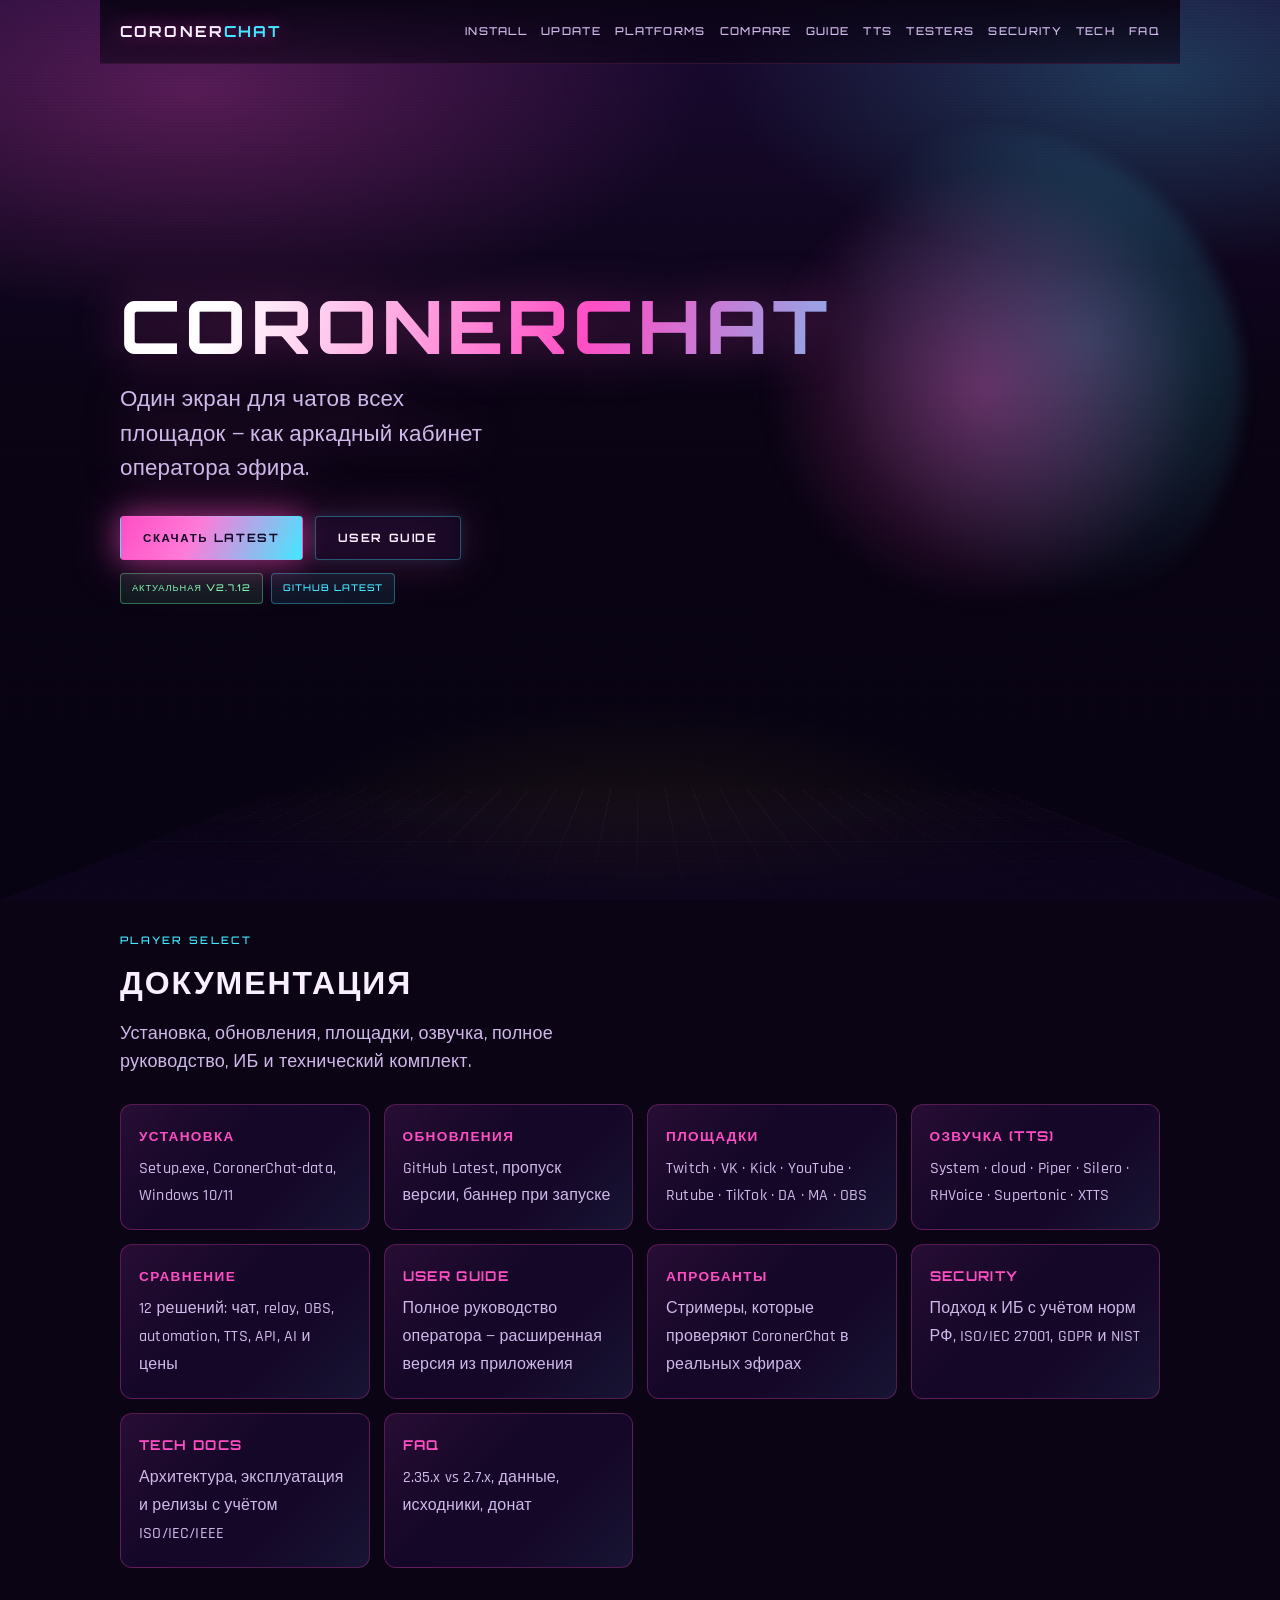
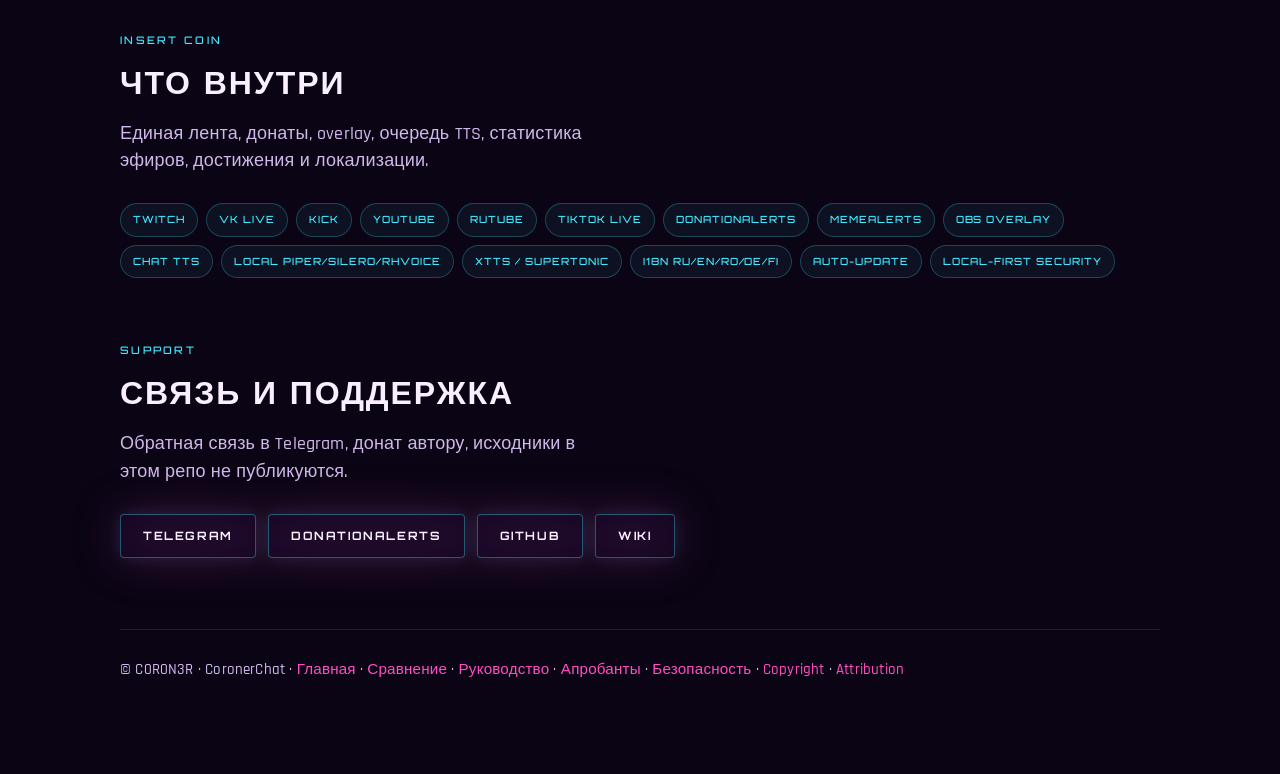
==== commit 2c9c55f7: "docs: publish technical documentation set (docs/index.html)" ====
--- a/docs/index.html
+++ b/docs/index.html
@@ -30,6 +30,7 @@
         <a href="platforms.html">Platforms</a>
         <a href="compare.html">Compare</a>
         <a href="guide.html">Guide</a>
+        <a href="tts.html">TTS</a>
         <a href="testers.html">Testers</a>
         <a href="security.html">Security</a>
         <a href="tech/index.html">Tech</a>
@@ -47,7 +48,7 @@
         <a class="btn btn-ghost" href="guide.html">User Guide</a>
       </div>
       <div class="badge-row" style="margin-top:14px">
-        <span class="badge ok">Актуальная v2.7.10</span>
+        <span class="badge ok">Актуальная v2.7.12</span>
         <span class="badge">GitHub Latest</span>
       </div>
     </section>
@@ -55,11 +56,12 @@
     <section class="section" id="guide">
       <p class="section-label">Player select</p>
       <h2>Документация</h2>
-      <p class="lead">Установка, обновления, площадки, полное руководство, ИБ и технический комплект.</p>
+      <p class="lead">Установка, обновления, площадки, озвучка, полное руководство, ИБ и технический комплект.</p>
       <div class="link-grid">
         <a class="tile" href="install.html"><strong>Установка</strong><span>Setup.exe, CoronerChat-data, Windows 10/11</span></a>
         <a class="tile" href="update.html"><strong>Обновления</strong><span>GitHub Latest, пропуск версии, баннер при запуске</span></a>
-        <a class="tile" href="platforms.html"><strong>Площадки</strong><span>Twitch · VK · Kick · YouTube · Rutube · DA · MA · OBS</span></a>
+        <a class="tile" href="platforms.html"><strong>Площадки</strong><span>Twitch · VK · Kick · YouTube · Rutube · TikTok · DA · MA · OBS</span></a>
+        <a class="tile" href="tts.html"><strong>Озвучка (TTS)</strong><span>System · cloud · Piper · Silero · RHVoice · Supertonic · XTTS</span></a>
         <a class="tile" href="compare.html"><strong>Сравнение</strong><span>12 решений: чат, relay, OBS, automation, TTS, API, AI и цены</span></a>
         <a class="tile" href="guide.html"><strong>User Guide</strong><span>Полное руководство оператора — расширенная версия из приложения</span></a>
         <a class="tile" href="testers.html"><strong>Апробанты</strong><span>Стримеры, которые проверяют CoronerChat в реальных эфирах</span></a>
@@ -72,10 +74,11 @@
     <section class="section">
       <p class="section-label">Insert coin</p>
       <h2>Что внутри</h2>
-      <p class="lead">Единая лента, донаты, overlay, статистика эфиров, достижения и локализации.</p>
+      <p class="lead">Единая лента, донаты, overlay, очередь TTS, статистика эфиров, достижения и локализации.</p>
       <ul class="chip-row">
-        <li>Twitch</li><li>VK Live</li><li>Kick</li><li>YouTube</li><li>Rutube</li>
+        <li>Twitch</li><li>VK Live</li><li>Kick</li><li>YouTube</li><li>Rutube</li><li>TikTok LIVE</li>
         <li>DonationAlerts</li><li>MemeAlerts</li><li>OBS Overlay</li>
+        <li>Chat TTS</li><li>Local Piper/Silero/RHVoice</li><li>XTTS / Supertonic</li>
         <li>i18n ru/en/ro/de/fi</li><li>Auto-update</li>
         <li>Local-first security</li>
       </ul>
--- a/docs/site.css
+++ b/docs/site.css
@@ -20,6 +20,30 @@
 *, *::before, *::after { box-sizing: border-box; }
 
 html { scroll-behavior: smooth; }
+
+.skip-link {
+  position: fixed;
+  top: 10px;
+  left: 10px;
+  z-index: 100;
+  padding: 10px 14px;
+  color: var(--bg-deep);
+  background: var(--accent-2);
+  font-family: var(--font-display);
+  font-size: 0.72rem;
+  font-weight: 700;
+  text-decoration: none;
+  border-radius: 4px;
+  transform: translateY(-160%);
+  transition: transform 0.15s;
+}
+
+.skip-link:focus { transform: translateY(0); }
+
+:focus-visible {
+  outline: 3px solid var(--accent-3);
+  outline-offset: 4px;
+}
 
 body {
   margin: 0;
@@ -471,6 +495,57 @@
   background: rgba(65, 232, 255, 0.06);
 }
 
+.table-scroll {
+  width: 100%;
+  overflow-x: auto;
+  margin: 1em 0;
+  border: 1px solid rgba(65, 232, 255, 0.2);
+  border-radius: 12px;
+}
+
+.table-scroll table.data { margin: 0; }
+
+.compare-table {
+  min-width: 1120px;
+  background: rgba(10, 4, 20, 0.72);
+}
+
+.compare-table tbody th {
+  position: sticky;
+  left: 0;
+  z-index: 1;
+  min-width: 150px;
+  color: var(--accent);
+  background: var(--bg-deep);
+}
+
+.compare-table td { min-width: 190px; }
+
+.source-list {
+  display: grid;
+  grid-template-columns: repeat(auto-fit, minmax(240px, 1fr));
+  gap: 14px;
+}
+
+.source-list article {
+  padding: 16px;
+  border: 1px solid rgba(65, 232, 255, 0.22);
+  border-radius: 12px;
+  background: var(--panel);
+}
+
+.source-list h3 {
+  margin: 0 0 8px;
+  font-family: var(--font-display);
+  font-size: 0.76rem;
+  letter-spacing: 0.08em;
+  text-transform: uppercase;
+  color: var(--accent-2);
+}
+
+.source-list p { margin: 0; color: var(--muted); }
+.source-list a { color: var(--accent-2); }
+
 .site-footer {
   margin-top: 64px;
   padding: 28px 0 12px;
@@ -847,3 +922,13 @@
   .hero { min-height: auto; padding-top: 32px; }
   .horizon { height: 28vh; opacity: 0.7; }
 }
+
+@media (prefers-reduced-motion: reduce) {
+  html { scroll-behavior: auto; }
+  *, *::before, *::after {
+    animation-duration: 0.01ms !important;
+    animation-iteration-count: 1 !important;
+    scroll-behavior: auto !important;
+    transition-duration: 0.01ms !important;
+  }
+}
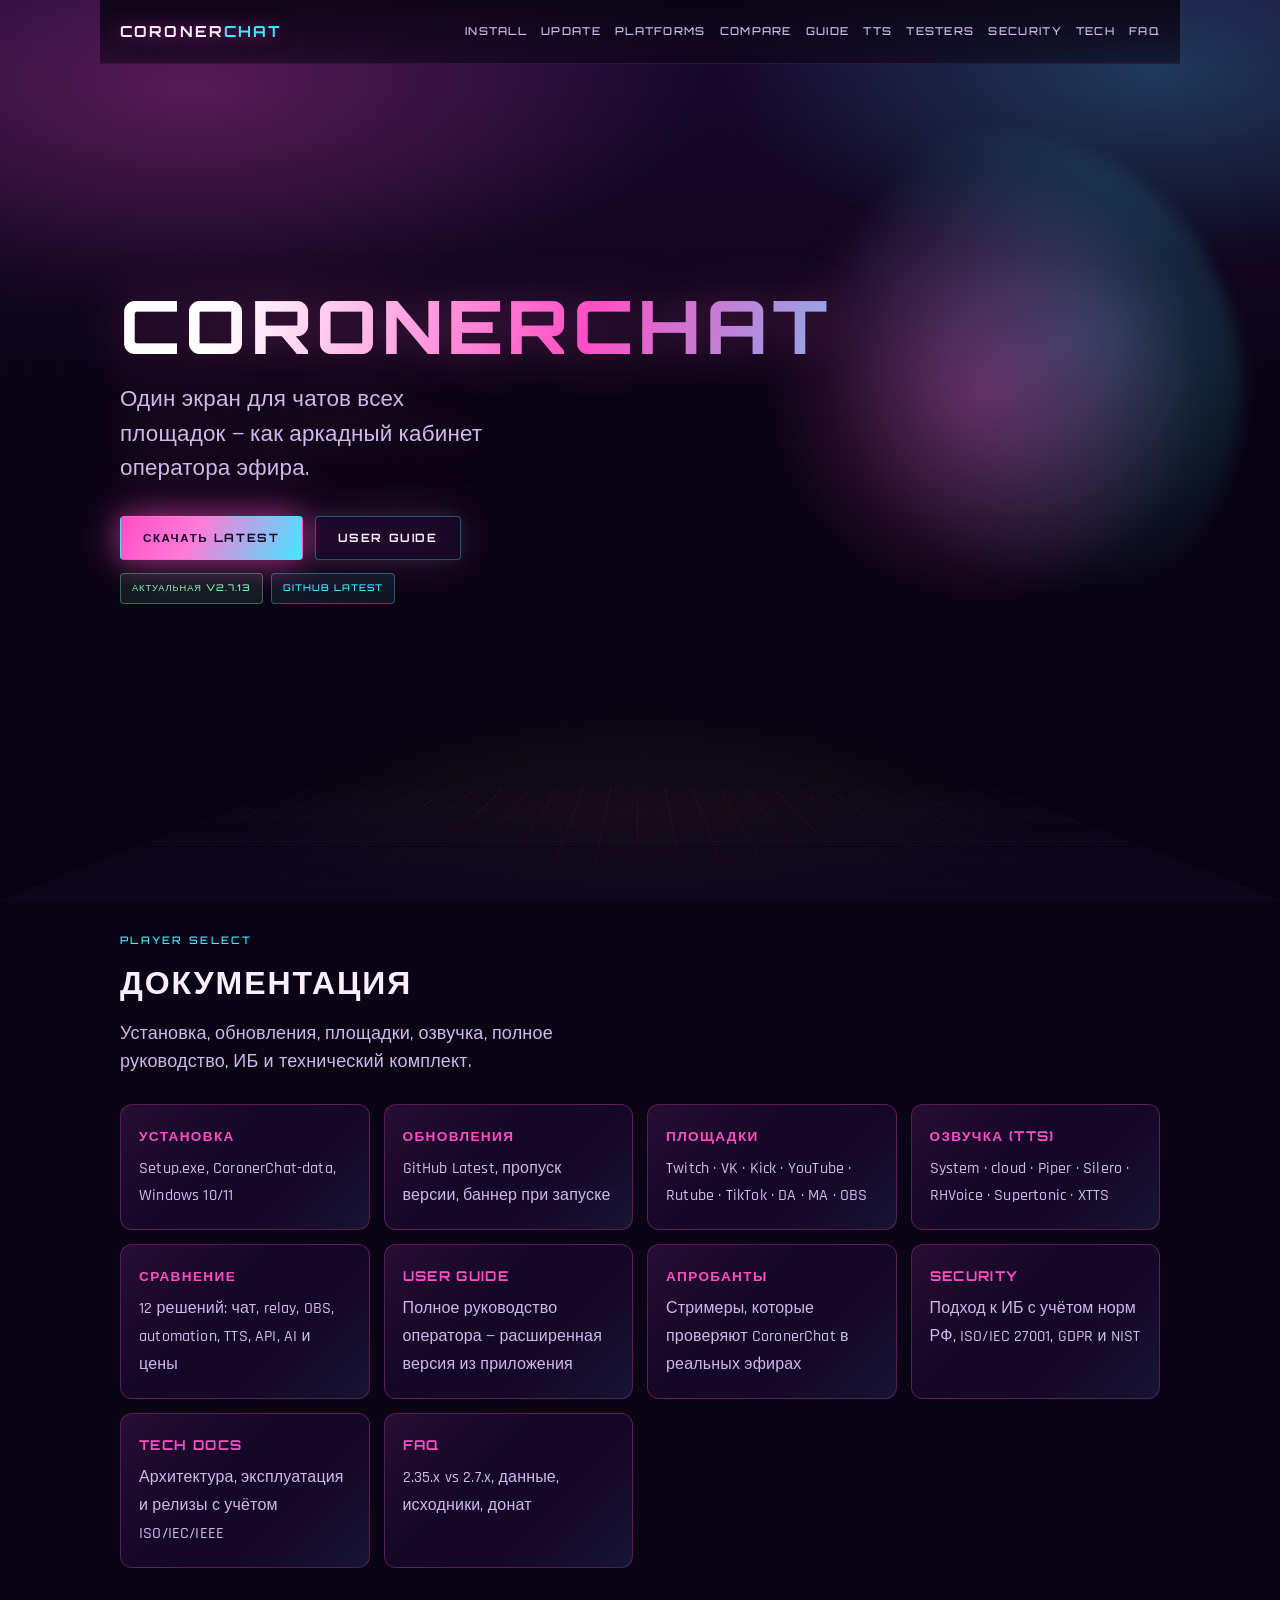
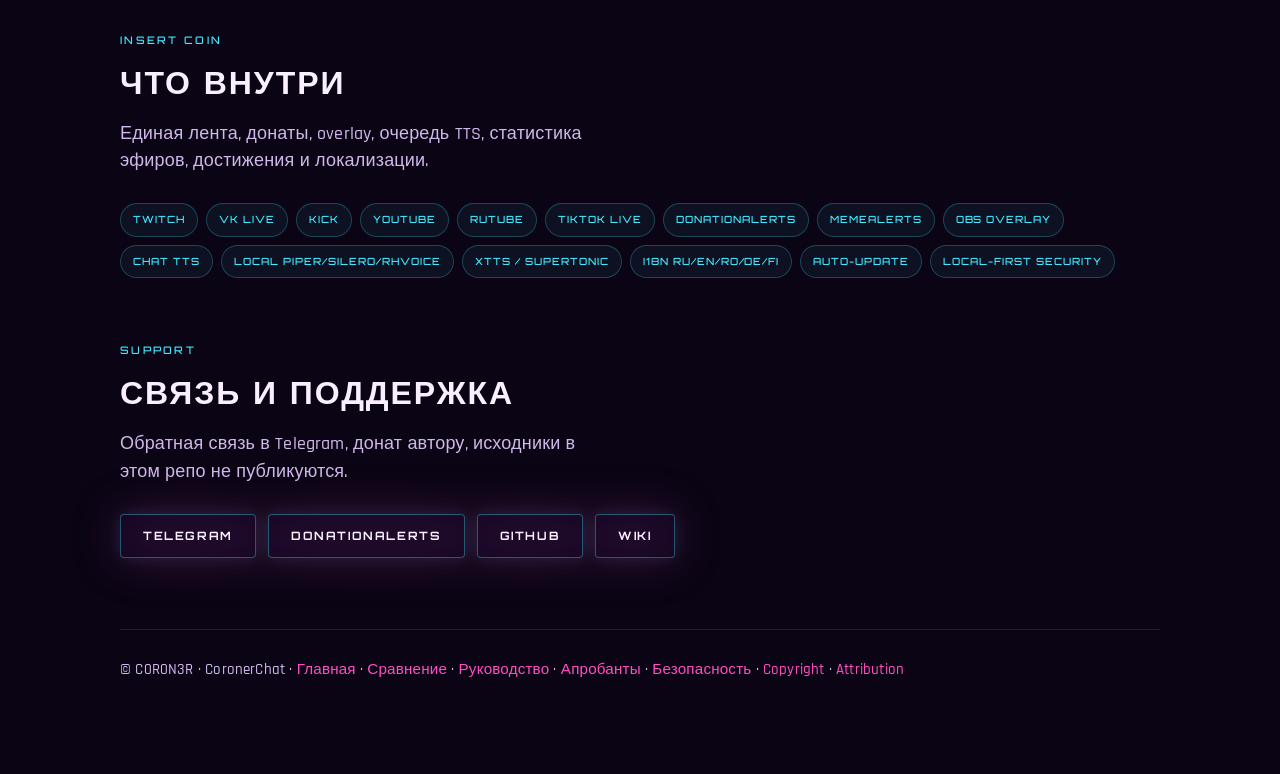
==== commit f1276e59: "docs: v2.7.13 as Latest" ====
--- a/docs/index.html
+++ b/docs/index.html
@@ -48,7 +48,7 @@
         <a class="btn btn-ghost" href="guide.html">User Guide</a>
       </div>
       <div class="badge-row" style="margin-top:14px">
-        <span class="badge ok">Актуальная v2.7.12</span>
+        <span class="badge ok">Актуальная v2.7.13</span>
         <span class="badge">GitHub Latest</span>
       </div>
     </section>
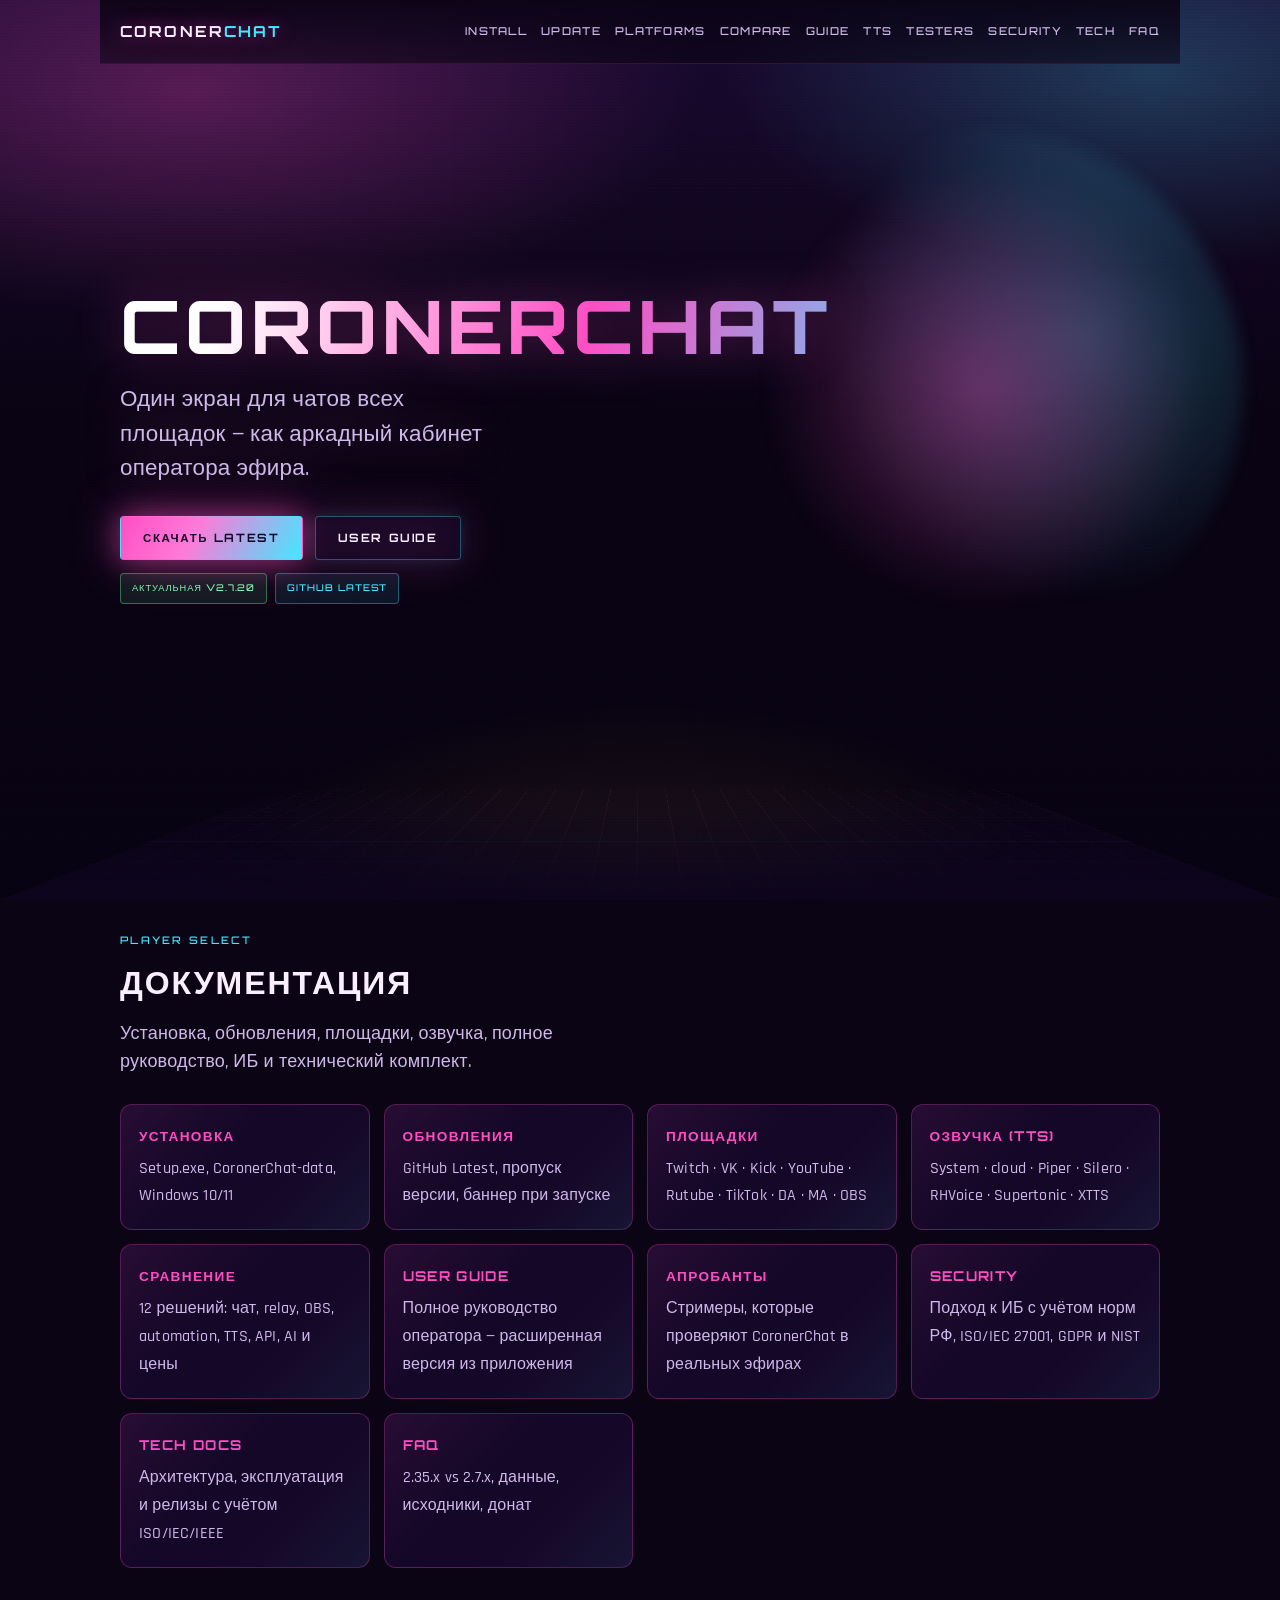
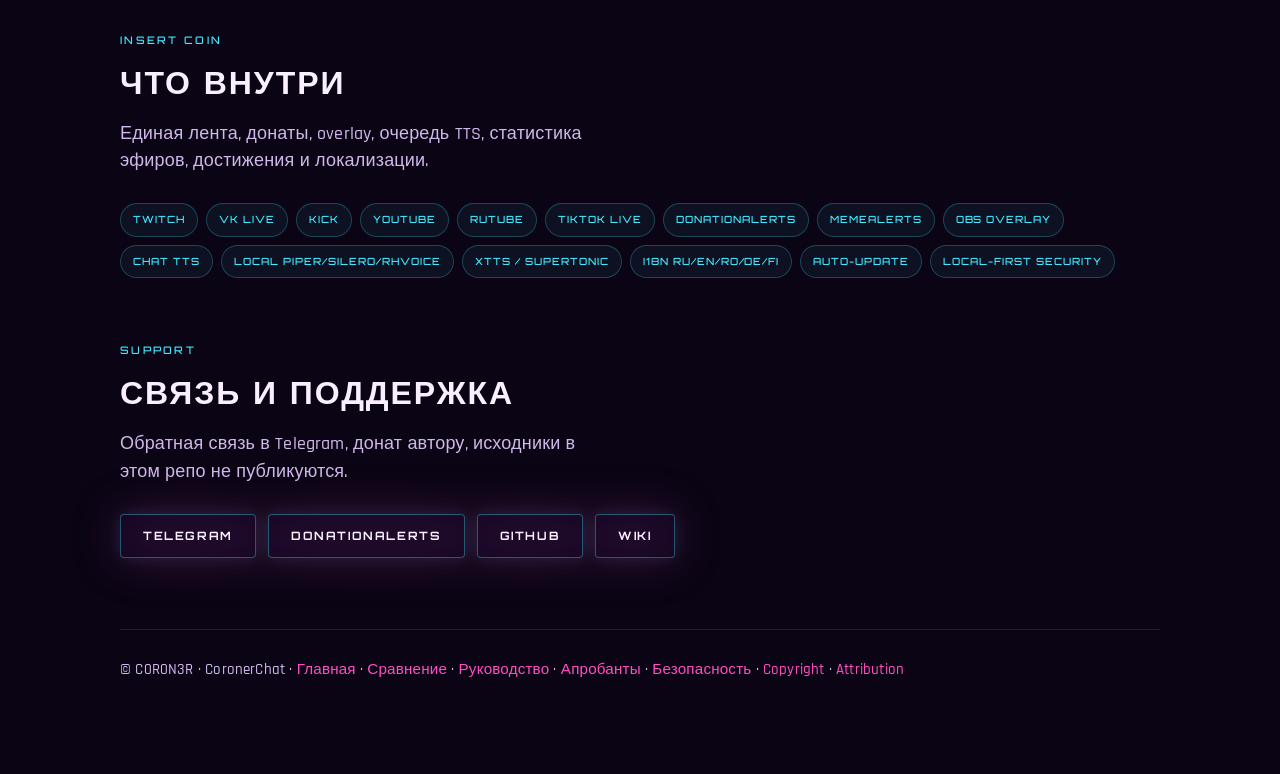
==== commit 51ddf35e: "docs: drop third-party GitHub handles from public pages; Latest is 2.7.20" ====
--- a/docs/index.html
+++ b/docs/index.html
@@ -48,7 +48,7 @@
         <a class="btn btn-ghost" href="guide.html">User Guide</a>
       </div>
       <div class="badge-row" style="margin-top:14px">
-        <span class="badge ok">Актуальная v2.7.13</span>
+        <span class="badge ok">Актуальная v2.7.20</span>
         <span class="badge">GitHub Latest</span>
       </div>
     </section>
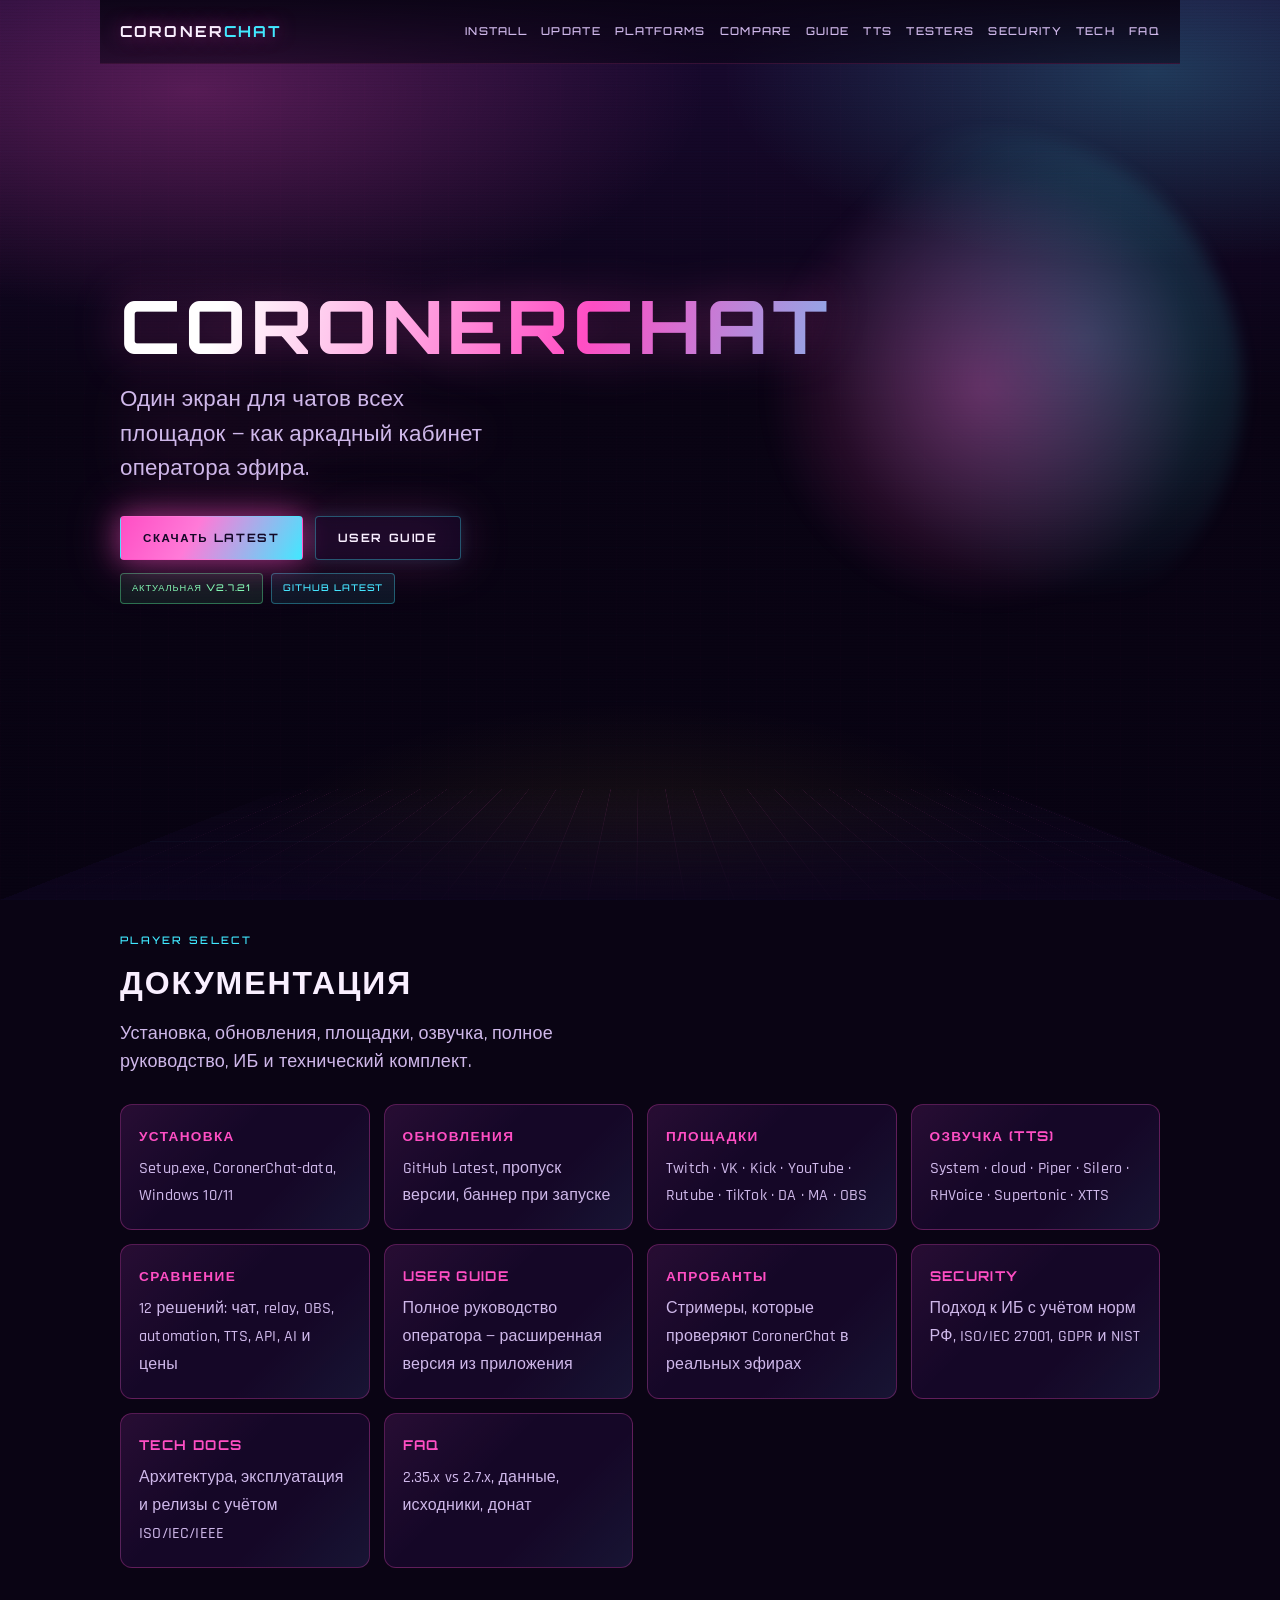
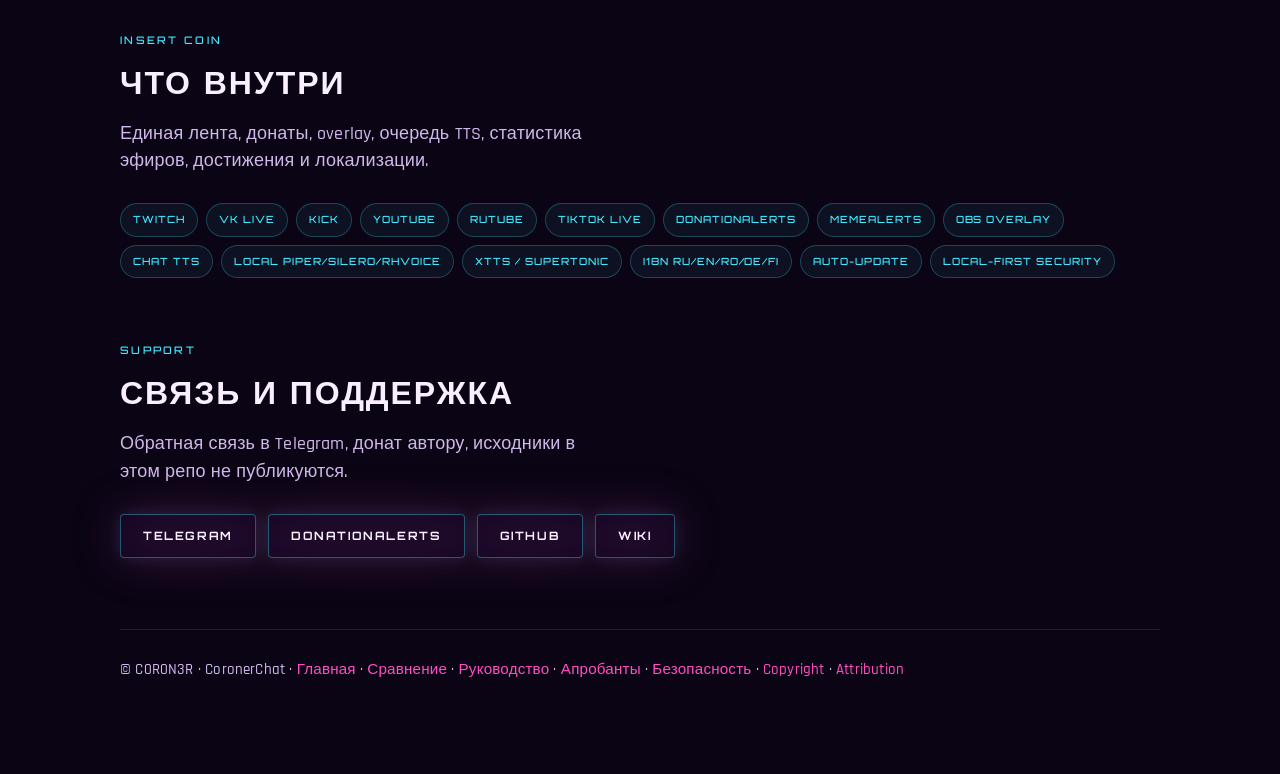
==== commit 6e78b2ce: "docs: CoronerChat 2.7.21 is GitHub Latest (Twitch slash send and emote kegel)" ====
--- a/docs/index.html
+++ b/docs/index.html
@@ -48,7 +48,7 @@
         <a class="btn btn-ghost" href="guide.html">User Guide</a>
       </div>
       <div class="badge-row" style="margin-top:14px">
-        <span class="badge ok">Актуальная v2.7.20</span>
+        <span class="badge ok">Актуальная v2.7.21</span>
         <span class="badge">GitHub Latest</span>
       </div>
     </section>
